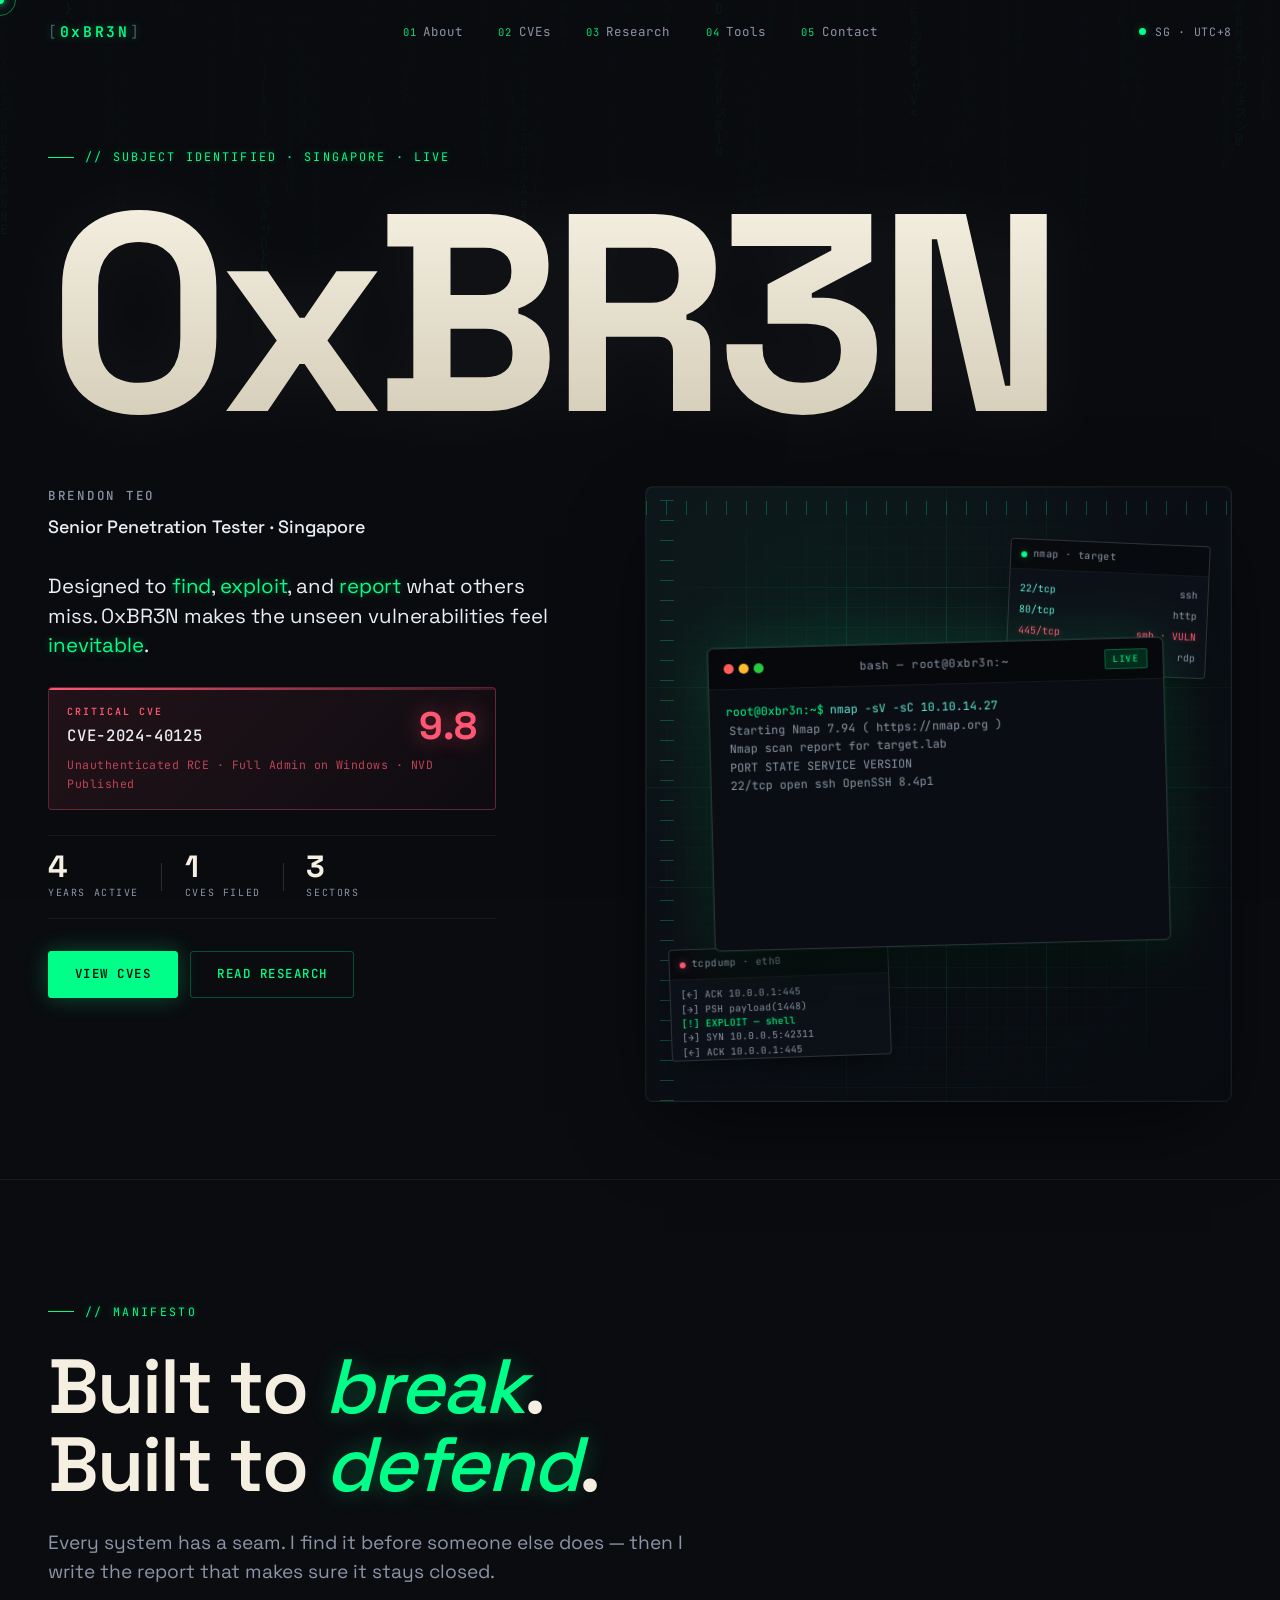
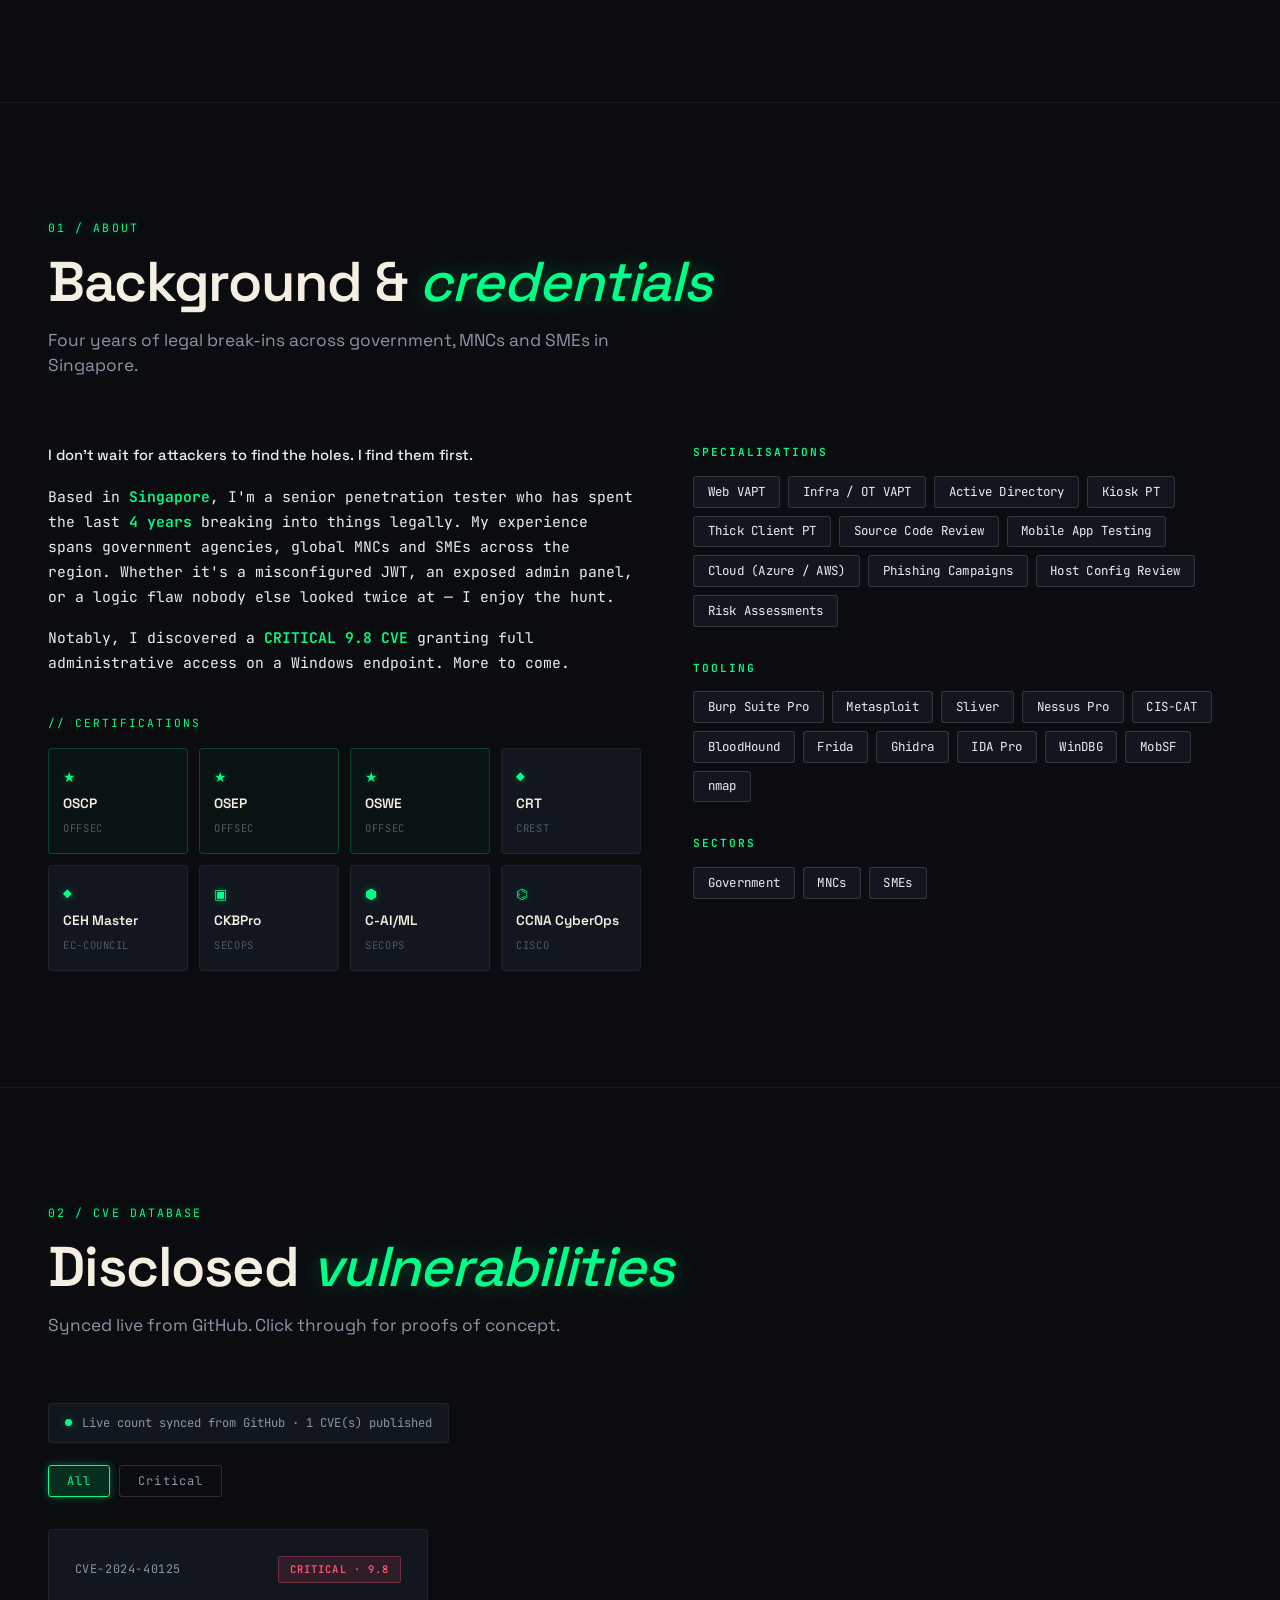
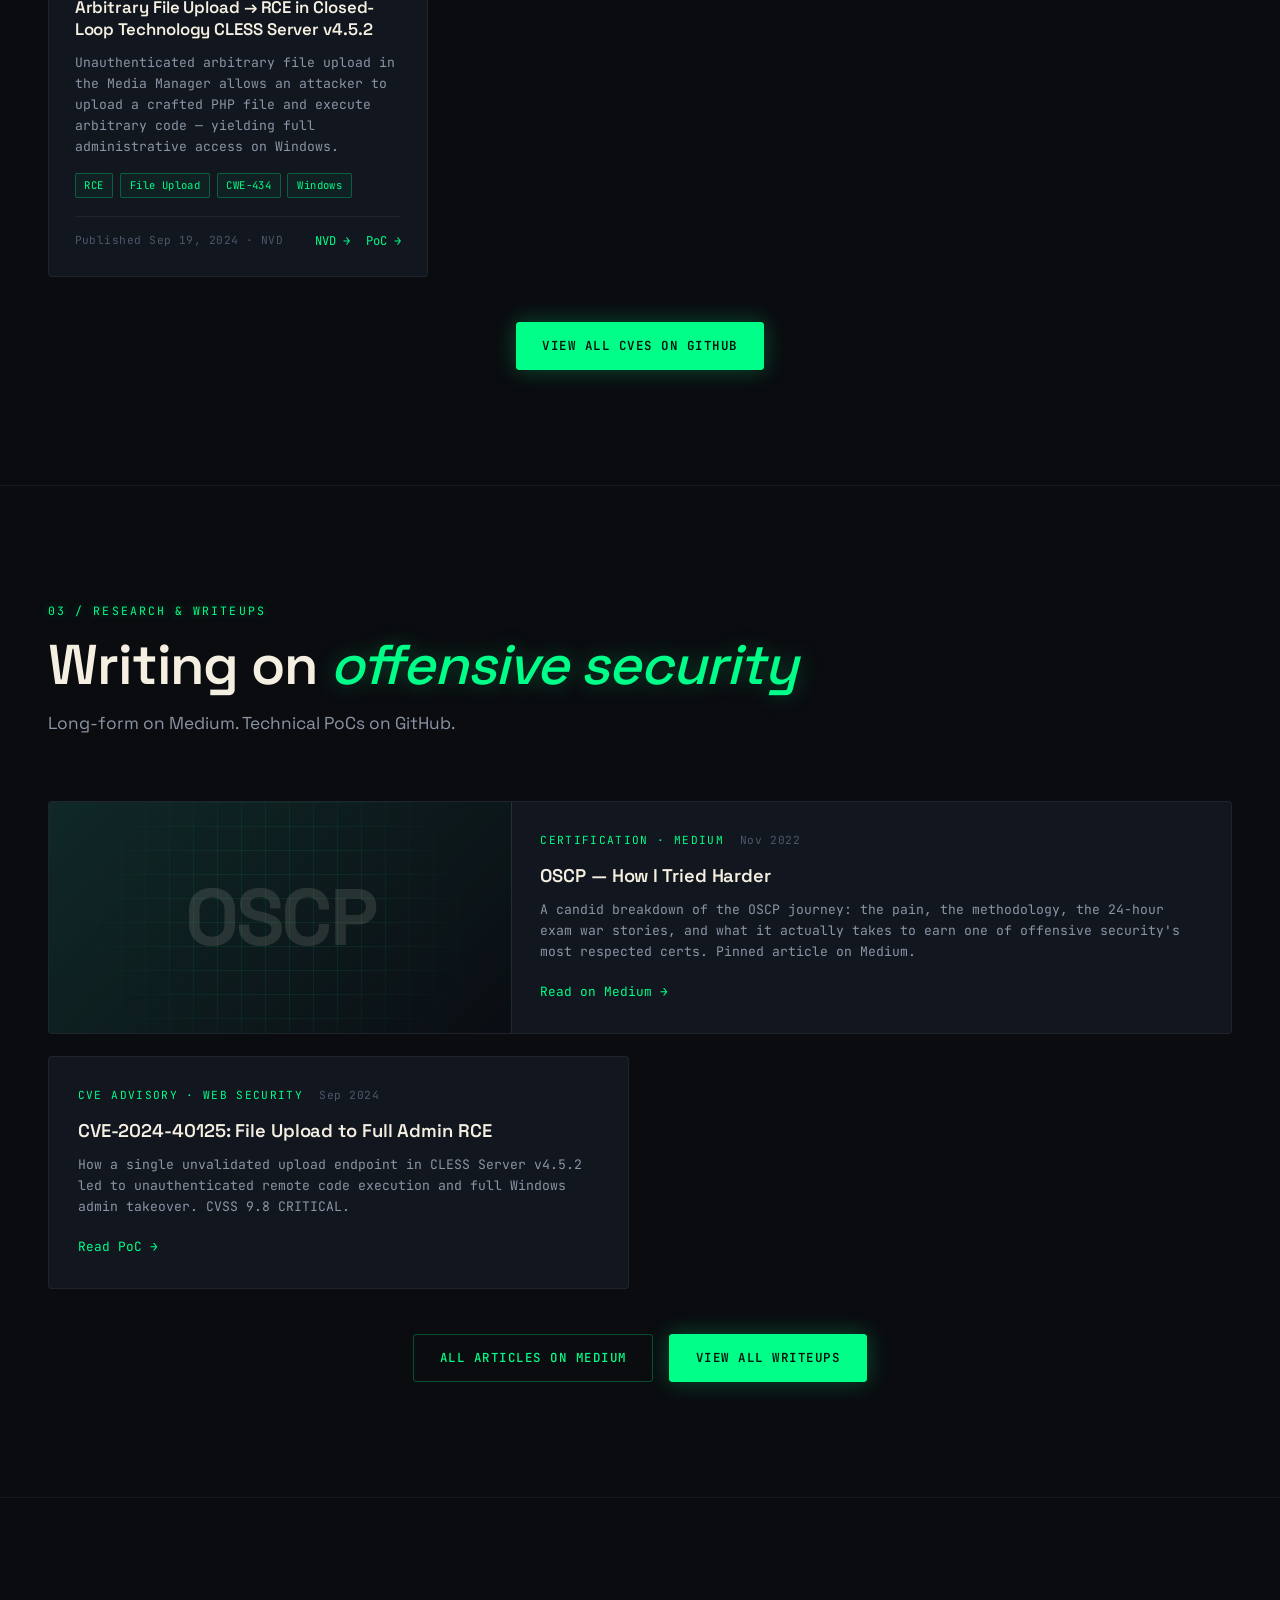
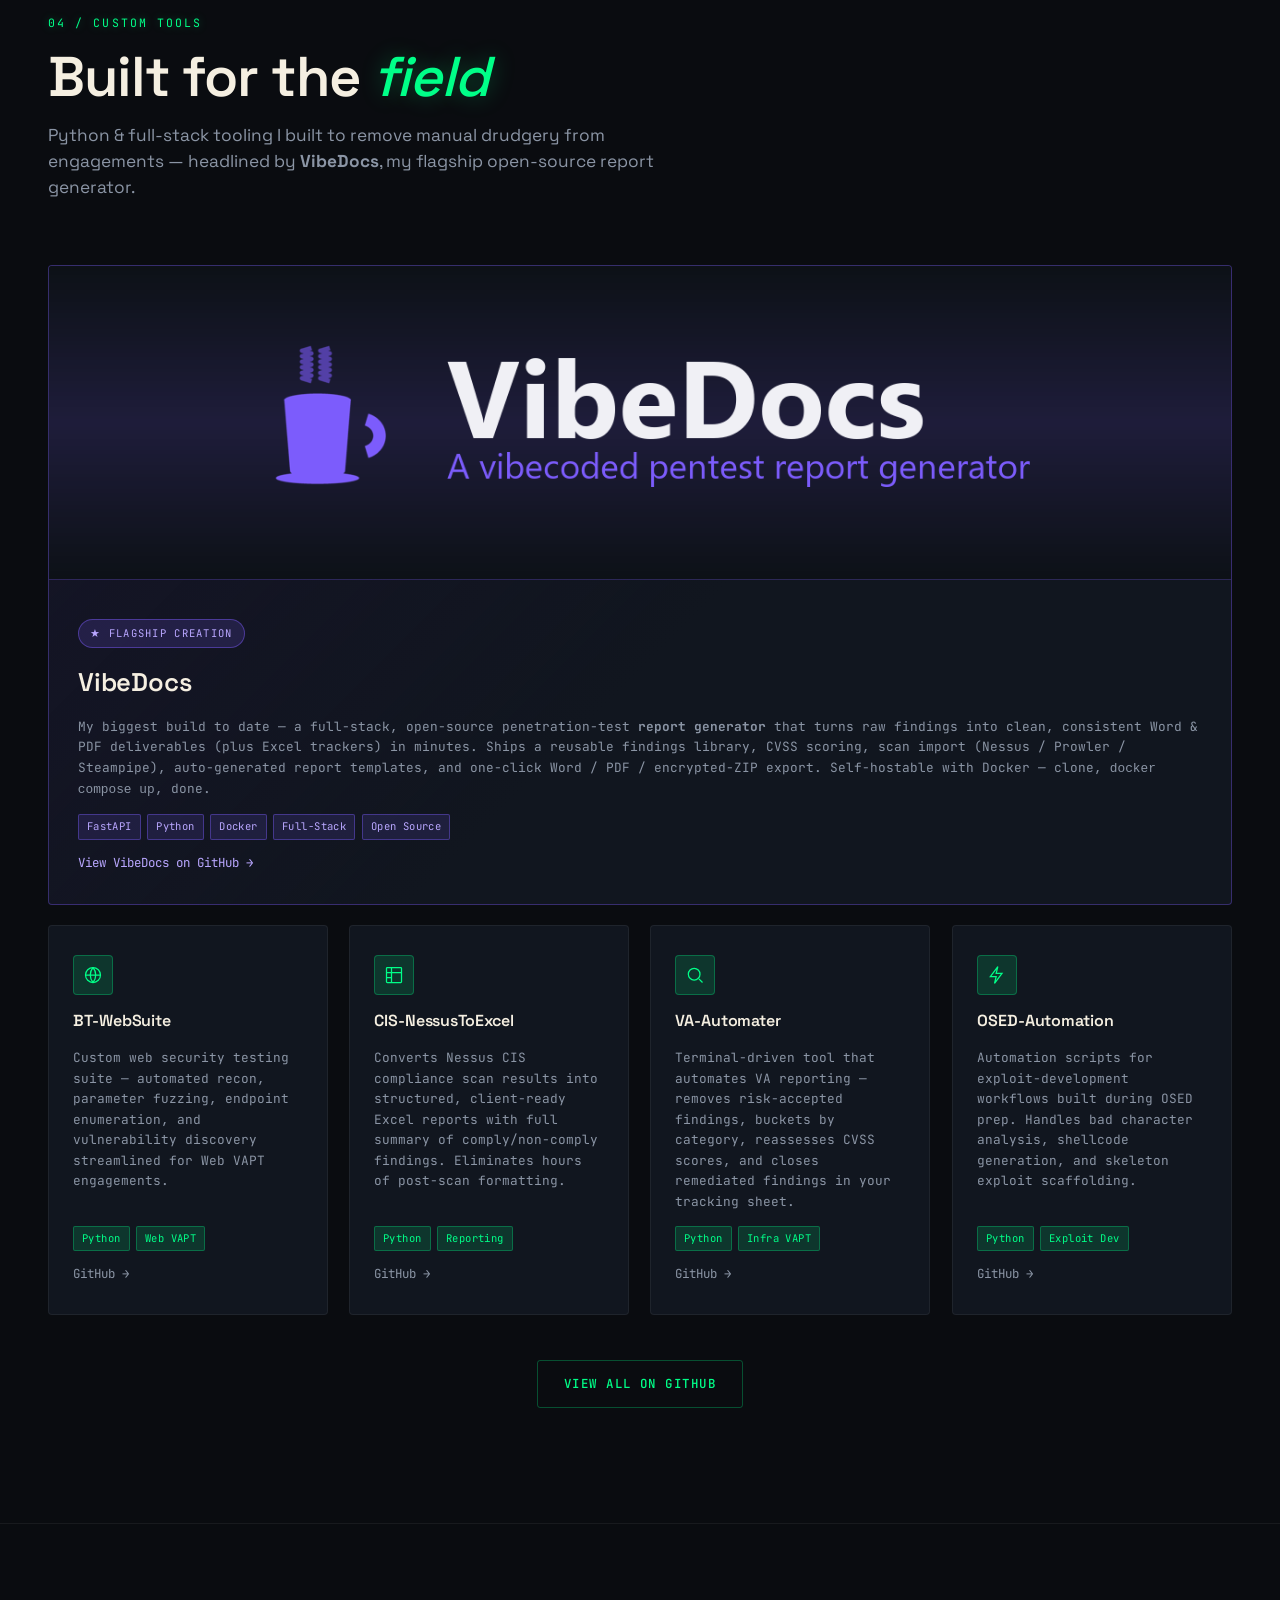
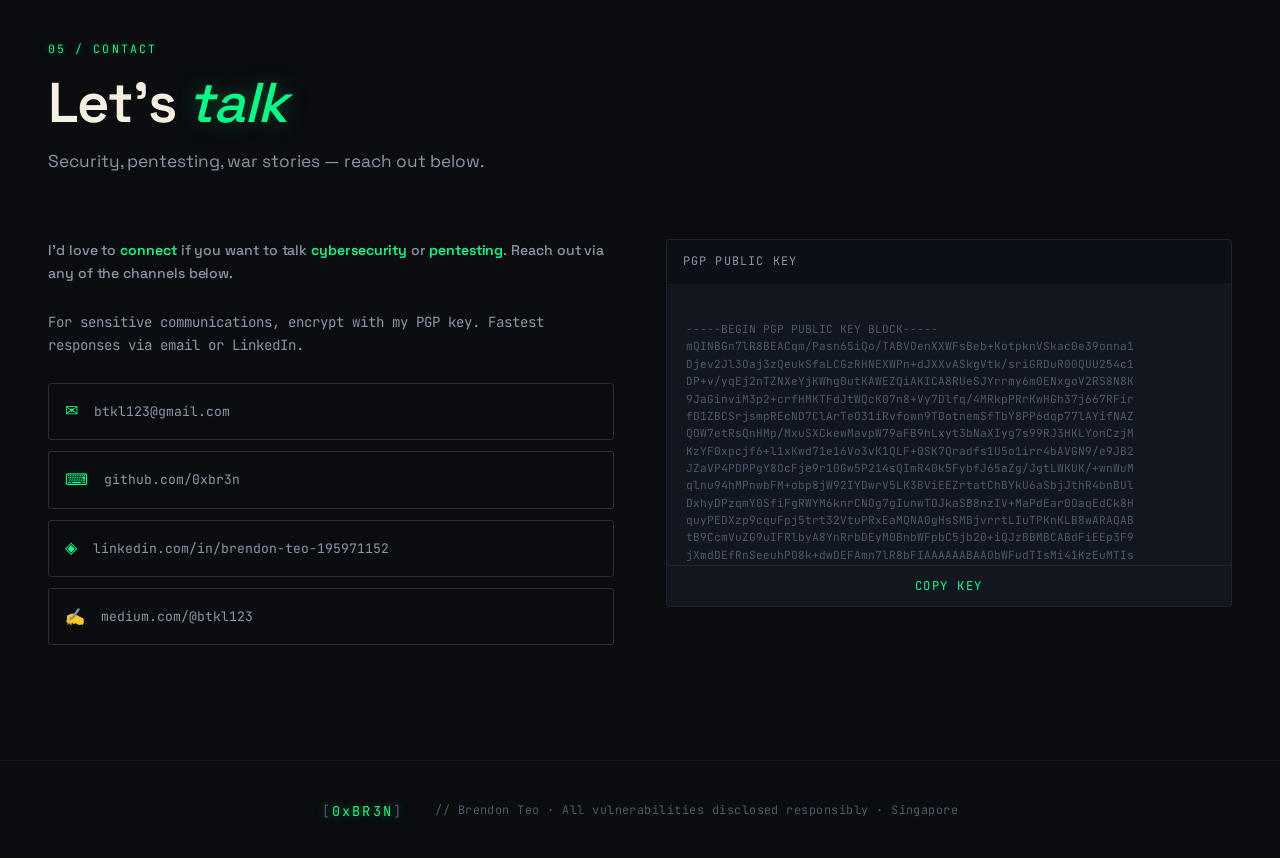
==== index.html @ f6bafa45 "Publish redesigned portfolio + add VibeDocs as flagship creation - Bring the current (redesigned) si" ====
<!DOCTYPE html>
<html lang="en">
<head>
  <meta charset="UTF-8" />
  <meta name="viewport" content="width=device-width, initial-scale=1.0" />
  <meta name="description" content="Brendon Teo (0xBR3N) — Senior Penetration Tester based in Singapore. CVE-2024-40125 author. OSCP, OSWE, OSEP." />
  <meta name="theme-color" content="#0a0c10" />
  <title>0xBR3N — Brendon Teo · Senior Penetration Tester</title>
  <link rel="icon" href="favicon.ico" />
  <link rel="stylesheet" href="css/style.css" />
  <link rel="preconnect" href="https://fonts.googleapis.com" />
  <link rel="preconnect" href="https://fonts.gstatic.com" crossorigin />
  <link href="https://fonts.googleapis.com/css2?family=Space+Grotesk:wght@400;500;600;700&family=JetBrains+Mono:wght@300;400;500;600&display=swap" rel="stylesheet" />
</head>
<body>

  <canvas id="matrix-canvas" aria-hidden="true"></canvas>
  <div class="grain" aria-hidden="true"></div>
  <div class="cursor" id="cursor" aria-hidden="true"></div>
  <div class="cursor-trail" id="cursor-trail" aria-hidden="true"></div>

  <!-- ═════════════ NAV ═════════════ -->
  <nav class="nav" id="nav">
    <a href="#home" class="nav-logo">
      <span class="bracket">[</span><span class="logo-text">0xBR3N</span><span class="bracket">]</span>
    </a>
    <ul class="nav-links">
      <li><a href="#about"    class="nav-link"><span class="num">01</span>About</a></li>
      <li><a href="#cves"     class="nav-link"><span class="num">02</span>CVEs</a></li>
      <li><a href="#research" class="nav-link"><span class="num">03</span>Research</a></li>
      <li><a href="#tools"    class="nav-link"><span class="num">04</span>Tools</a></li>
      <li><a href="#contact"  class="nav-link"><span class="num">05</span>Contact</a></li>
    </ul>
    <div class="nav-status">
      <span class="status-dot"></span>
      <span class="status-text">SG · UTC+8</span>
    </div>
    <button class="nav-hamburger" id="nav-hamburger" aria-label="menu" aria-expanded="false">
      <span></span><span></span><span></span>
    </button>
  </nav>

  <div class="mobile-nav" id="mobile-nav">
    <ul>
      <li><a href="#about"    class="nav-link" onclick="closeMobileNav()"><span class="num">01</span>About</a></li>
      <li><a href="#cves"     class="nav-link" onclick="closeMobileNav()"><span class="num">02</span>CVEs</a></li>
      <li><a href="#research" class="nav-link" onclick="closeMobileNav()"><span class="num">03</span>Research</a></li>
      <li><a href="#tools"    class="nav-link" onclick="closeMobileNav()"><span class="num">04</span>Tools</a></li>
      <li><a href="#contact"  class="nav-link" onclick="closeMobileNav()"><span class="num">05</span>Contact</a></li>
    </ul>
  </div>

  <!-- ═════════════ HERO — editorial split ═════════════ -->
  <section class="hero" id="home">

    <div class="hero-eyebrow">
      <span class="eyebrow-tick"></span>
      <span>// SUBJECT IDENTIFIED · SINGAPORE · LIVE</span>
    </div>

    <!-- Massive display name — Oryzo-style bleed -->
    <h1 class="hero-display" data-text="0xBR3N">
      <span class="display-line">0xBR3N</span>
    </h1>

    <div class="hero-row">

      <div class="hero-left">
        <div class="hero-identity">
          <div class="identity-name">BRENDON TEO</div>
          <div class="identity-role">Senior Penetration Tester · Singapore</div>
        </div>

        <p class="hero-lede">
          Designed to <em>find</em>, <em>exploit</em>, and <em>report</em> what others miss.
          0xBR3N makes the unseen vulnerabilities feel <em>inevitable</em>.
        </p>

        <!-- CVE Achievement badge -->
        <div class="cve-badge">
          <div class="cve-badge-inner">
            <div class="cve-badge-left">
              <span class="cve-badge-label">CRITICAL CVE</span>
              <span class="cve-badge-id">CVE-2024-40125</span>
            </div>
            <div class="cve-badge-score">9.8</div>
          </div>
          <div class="cve-badge-sub">Unauthenticated RCE · Full Admin on Windows · NVD Published</div>
        </div>

        <div class="hero-stats">
          <div class="stat">
            <span class="stat-num" id="yoe-counter">0</span>
            <span class="stat-label">Years Active</span>
          </div>
          <div class="stat-divider"></div>
          <div class="stat">
            <span class="stat-num" id="cve-counter">1</span>
            <span class="stat-label">CVEs Filed</span>
          </div>
          <div class="stat-divider"></div>
          <div class="stat">
            <span class="stat-num" data-target="3">0</span>
            <span class="stat-label">Sectors</span>
          </div>
        </div>

        <div class="hero-cta">
          <a href="#cves" class="btn btn-primary">View CVEs</a>
          <a href="blog.html" class="btn btn-ghost">Read Research</a>
        </div>
      </div>

      <!-- ── HACKER SCENE — replaces the Oryzo cork bowl ── -->
      <div class="hero-scene" aria-hidden="true">
        <div class="scene-grid"></div>
        <div class="scene-rulers">
          <div class="ruler ruler-top"></div>
          <div class="ruler ruler-left"></div>
        </div>

        <!-- Floating tool: nmap mini-card -->
        <div class="scene-tool scene-tool-nmap">
          <div class="tool-card-header">
            <span class="tool-card-dot"></span>
            <span>nmap · target</span>
          </div>
          <div class="tool-card-body">
            <div class="tool-row"><span class="tool-port">22/tcp</span><span class="tool-svc">ssh</span></div>
            <div class="tool-row"><span class="tool-port">80/tcp</span><span class="tool-svc">http</span></div>
            <div class="tool-row open"><span class="tool-port">445/tcp</span><span class="tool-svc">smb · VULN</span></div>
            <div class="tool-row"><span class="tool-port">3389/tcp</span><span class="tool-svc">rdp</span></div>
          </div>
        </div>

        <!-- Floating tool: packet stream -->
        <div class="scene-tool scene-tool-packets">
          <div class="tool-card-header">
            <span class="tool-card-dot dot-red"></span>
            <span>tcpdump · eth0</span>
          </div>
          <div class="tool-card-body packet-stream" id="packet-stream">
            <div class="packet">[→] SYN  10.0.0.5:42311</div>
            <div class="packet">[←] ACK  10.0.0.1:445</div>
            <div class="packet">[→] PSH  payload(1448)</div>
            <div class="packet hit">[!] EXPLOIT — shell</div>
          </div>
        </div>

        <!-- Main terminal — focal point -->
        <div class="terminal" id="terminal">
          <div class="terminal-header">
            <div class="terminal-dots">
              <span class="dot dot-r"></span>
              <span class="dot dot-y"></span>
              <span class="dot dot-g"></span>
            </div>
            <span class="terminal-title">bash — root@0xbr3n:~</span>
            <span class="terminal-tag">LIVE</span>
          </div>
          <div class="terminal-body" id="terminal-body" role="log" aria-live="off">
            <!-- Lines injected by JS -->
          </div>
        </div>

      </div>

    </div>
  </section>

  <!-- ═════════════ MANIFESTO — Oryzo editorial moment ═════════════ -->
  <section class="manifesto" aria-label="manifesto">
    <div class="manifesto-inner">
      <div class="eyebrow"><span class="eyebrow-tick"></span>// MANIFESTO</div>
      <h2 class="display-large">
        Built to <em>break</em>.<br>
        Built to <em>defend</em>.
      </h2>
      <p class="display-lede">
        Every system has a seam. I find it before someone else does &mdash;
        then I write the report that makes sure it stays closed.
      </p>
    </div>
  </section>

  <!-- ═════════════ ABOUT ═════════════ -->
  <section class="section" id="about">
    <header class="section-head">
      <span class="section-num">01 / About</span>
      <h2 class="section-title">Background &amp; <em>credentials</em></h2>
      <p class="section-lede">Four years of legal break-ins across government, MNCs and SMEs in Singapore.</p>
    </header>

    <div class="about-grid">

      <div class="about-text reveal">
        <p class="about-intro">I don't wait for attackers to find the holes. I find them first.</p>
        <p>Based in <strong>Singapore</strong>, I'm a senior penetration tester who has spent the last <strong><span id="about-yoe">4</span> years</strong> breaking into things legally. My experience spans government agencies, global MNCs and SMEs across the region. Whether it's a misconfigured JWT, an exposed admin panel, or a logic flaw nobody else looked twice at &mdash; I enjoy the hunt.</p>
        <p>Notably, I discovered a <strong>CRITICAL 9.8 CVE</strong> granting full administrative access on a Windows endpoint. More to come.</p>

        <div class="cert-section">
          <div class="cert-section-label">// Certifications</div>
          <div class="cert-grid">
            <div class="cert-card cert-top reveal">
              <span class="cert-icon">★</span>
              <span class="cert-name">OSCP</span>
              <span class="cert-issuer">OffSec</span>
            </div>
            <div class="cert-card cert-top reveal">
              <span class="cert-icon">★</span>
              <span class="cert-name">OSEP</span>
              <span class="cert-issuer">OffSec</span>
            </div>
            <div class="cert-card cert-top reveal">
              <span class="cert-icon">★</span>
              <span class="cert-name">OSWE</span>
              <span class="cert-issuer">OffSec</span>
            </div>
            <div class="cert-card reveal">
              <span class="cert-icon">◆</span>
              <span class="cert-name">CRT</span>
              <span class="cert-issuer">CREST</span>
            </div>
            <div class="cert-card reveal">
              <span class="cert-icon">◆</span>
              <span class="cert-name">CEH Master</span>
              <span class="cert-issuer">EC-Council</span>
            </div>
            <div class="cert-card reveal">
              <span class="cert-icon">▣</span>
              <span class="cert-name">CKBPro</span>
              <span class="cert-issuer">SecOps</span>
            </div>
            <div class="cert-card reveal">
              <span class="cert-icon">⬢</span>
              <span class="cert-name">C-AI/ML</span>
              <span class="cert-issuer">SecOps</span>
            </div>
            <div class="cert-card reveal">
              <span class="cert-icon">⌬</span>
              <span class="cert-name">CCNA CyberOps</span>
              <span class="cert-issuer">Cisco</span>
            </div>
          </div>
        </div>
      </div>

      <div class="about-skills reveal">
        <div class="skill-category">
          <h4>Specialisations</h4>
          <div class="skill-list">
            <span class="skill-tag">Web VAPT</span>
            <span class="skill-tag">Infra / OT VAPT</span>
            <span class="skill-tag">Active Directory</span>
            <span class="skill-tag">Kiosk PT</span>
            <span class="skill-tag">Thick Client PT</span>
            <span class="skill-tag">Source Code Review</span>
            <span class="skill-tag">Mobile App Testing</span>
            <span class="skill-tag">Cloud (Azure / AWS)</span>
            <span class="skill-tag">Phishing Campaigns</span>
            <span class="skill-tag">Host Config Review</span>
            <span class="skill-tag">Risk Assessments</span>
          </div>
        </div>
        <div class="skill-category">
          <h4>Tooling</h4>
          <div class="skill-list">
            <span class="skill-tag">Burp Suite Pro</span>
            <span class="skill-tag">Metasploit</span>
            <span class="skill-tag">Sliver</span>
            <span class="skill-tag">Nessus Pro</span>
            <span class="skill-tag">CIS-CAT</span>
            <span class="skill-tag">BloodHound</span>
            <span class="skill-tag">Frida</span>
            <span class="skill-tag">Ghidra</span>
            <span class="skill-tag">IDA Pro</span>
            <span class="skill-tag">WinDBG</span>
            <span class="skill-tag">MobSF</span>
            <span class="skill-tag">nmap</span>
          </div>
        </div>
        <div class="skill-category">
          <h4>Sectors</h4>
          <div class="skill-list">
            <span class="skill-tag">Government</span>
            <span class="skill-tag">MNCs</span>
            <span class="skill-tag">SMEs</span>
          </div>
        </div>
      </div>
    </div>
  </section>

  <!-- ═════════════ CVEs ═════════════ -->
  <section class="section" id="cves">
    <header class="section-head">
      <span class="section-num">02 / CVE Database</span>
      <h2 class="section-title">Disclosed <em>vulnerabilities</em></h2>
      <p class="section-lede">Synced live from GitHub. Click through for proofs of concept.</p>
    </header>

    <div class="cve-live-badge">
      <span class="status-dot"></span>
      <span>Live count synced from GitHub · <span id="cve-live-count">1</span> CVE(s) published</span>
    </div>

    <div class="cve-filter">
      <button class="filter-btn active" data-filter="all">All</button>
      <button class="filter-btn" data-filter="critical">Critical</button>
    </div>

    <div class="cve-grid" id="cve-grid">
      <article class="cve-card reveal" data-severity="critical">
        <div class="cve-top">
          <span class="cve-id">CVE-2024-40125</span>
          <span class="severity critical">CRITICAL · 9.8</span>
        </div>
        <h3 class="cve-title">Arbitrary File Upload → RCE in Closed-Loop Technology CLESS Server v4.5.2</h3>
        <p class="cve-desc">Unauthenticated arbitrary file upload in the Media Manager allows an attacker to upload a crafted PHP file and execute arbitrary code &mdash; yielding full administrative access on Windows.</p>
        <div class="cve-meta">
          <span class="cve-tag">RCE</span>
          <span class="cve-tag">File Upload</span>
          <span class="cve-tag">CWE-434</span>
          <span class="cve-tag">Windows</span>
        </div>
        <div class="cve-footer">
          <span class="cve-date">Published Sep 19, 2024 · NVD</span>
          <div class="cve-links-row">
            <a href="https://nvd.nist.gov/vuln/detail/CVE-2024-40125" target="_blank" rel="noopener noreferrer" class="cve-link">NVD →</a>
            <a href="https://github.com/0xbr3n/My-CVEs/tree/main/CVE-2024-40125" target="_blank" rel="noopener noreferrer" class="cve-link">PoC →</a>
          </div>
        </div>
      </article>
    </div>

    <div class="section-cta">
      <a href="https://github.com/0xbr3n/My-CVEs" target="_blank" rel="noopener noreferrer" class="btn btn-primary">View All CVEs on GitHub</a>
    </div>
  </section>

  <!-- ═════════════ RESEARCH ═════════════ -->
  <section class="section" id="research">
    <header class="section-head">
      <span class="section-num">03 / Research &amp; Writeups</span>
      <h2 class="section-title">Writing on <em>offensive security</em></h2>
      <p class="section-lede">Long-form on Medium. Technical PoCs on GitHub.</p>
    </header>

    <div class="research-grid">
      <article class="post-card post-featured reveal">
        <div class="post-img-placeholder">
          <div class="post-glitch" data-text="OSCP">OSCP</div>
        </div>
        <div class="post-content">
          <div class="post-meta">
            <span class="post-cat">Certification · Medium</span>
            <span class="post-date">Nov 2022</span>
          </div>
          <h3 class="post-title">OSCP &mdash; How I Tried Harder</h3>
          <p class="post-excerpt">A candid breakdown of the OSCP journey: the pain, the methodology, the 24-hour exam war stories, and what it actually takes to earn one of offensive security's most respected certs. Pinned article on Medium.</p>
          <a href="https://medium.com/@btkl123/oscp-how-i-tried-harder-d6840a6efec2" target="_blank" rel="noopener noreferrer" class="post-read">Read on Medium →</a>
        </div>
      </article>

      <article class="post-card reveal">
        <div class="post-content">
          <div class="post-meta">
            <span class="post-cat">CVE Advisory · Web Security</span>
            <span class="post-date">Sep 2024</span>
          </div>
          <h3 class="post-title">CVE-2024-40125: File Upload to Full Admin RCE</h3>
          <p class="post-excerpt">How a single unvalidated upload endpoint in CLESS Server v4.5.2 led to unauthenticated remote code execution and full Windows admin takeover. CVSS 9.8 CRITICAL.</p>
          <a href="https://github.com/0xbr3n/My-CVEs/tree/main/CVE-2024-40125" target="_blank" rel="noopener noreferrer" class="post-read">Read PoC →</a>
        </div>
      </article>
    </div>

    <div class="section-cta section-cta-row">
      <a href="https://medium.com/@btkl123" target="_blank" rel="noopener noreferrer" class="btn btn-ghost">All Articles on Medium</a>
      <a href="blog.html" class="btn btn-primary">View All Writeups</a>
    </div>
  </section>

  <!-- ═════════════ TOOLS ═════════════ -->
  <section class="section" id="tools">
    <header class="section-head">
      <span class="section-num">04 / Custom Tools</span>
      <h2 class="section-title">Built for the <em>field</em></h2>
      <p class="section-lede">Python &amp; full-stack tooling I built to remove manual drudgery from engagements &mdash; headlined by <strong>VibeDocs</strong>, my flagship open-source report generator.</p>
    </header>

    <div class="tools-grid">
      <article class="tool-card featured reveal">
        <img class="featured-banner" src="img/vibedocs-banner.png" alt="VibeDocs — a vibecoded pentest report generator" loading="lazy" />
        <div class="featured-body">
          <span class="flagship-badge">★ Flagship Creation</span>
          <h3 class="tool-name">VibeDocs</h3>
          <p class="tool-desc">My biggest build to date &mdash; a full-stack, open-source penetration-test <strong>report generator</strong> that turns raw findings into clean, consistent Word &amp; PDF deliverables (plus Excel trackers) in minutes. Ships a reusable findings library, CVSS scoring, scan import (Nessus / Prowler / Steampipe), auto-generated report templates, and one-click Word / PDF / encrypted-ZIP export. Self-hostable with Docker &mdash; clone, <code>docker compose up</code>, done.</p>
          <div class="tool-tags">
            <span class="tool-tag purple">FastAPI</span>
            <span class="tool-tag purple">Python</span>
            <span class="tool-tag purple">Docker</span>
            <span class="tool-tag purple">Full-Stack</span>
            <span class="tool-tag purple">Open Source</span>
          </div>
          <a href="https://github.com/0xbr3n/VibeDocs" target="_blank" rel="noopener noreferrer" class="tool-link purple">View VibeDocs on GitHub →</a>
        </div>
      </article>

      <article class="tool-card reveal">
        <div class="tool-icon-wrap">
          <svg viewBox="0 0 24 24" fill="none" stroke="currentColor" stroke-width="1.5"><circle cx="12" cy="12" r="9"/><path d="M3 12h18M12 3a14 14 0 0 1 0 18M12 3a14 14 0 0 0 0 18"/></svg>
        </div>
        <h3 class="tool-name">BT-WebSuite</h3>
        <p class="tool-desc">Custom web security testing suite &mdash; automated recon, parameter fuzzing, endpoint enumeration, and vulnerability discovery streamlined for Web VAPT engagements.</p>
        <div class="tool-tags"><span class="tool-tag">Python</span><span class="tool-tag">Web VAPT</span></div>
        <a href="https://github.com/0xbr3n/VAPT-Tools/tree/main/BT-WebSuite" target="_blank" rel="noopener noreferrer" class="tool-link">GitHub →</a>
      </article>

      <article class="tool-card reveal">
        <div class="tool-icon-wrap">
          <svg viewBox="0 0 24 24" fill="none" stroke="currentColor" stroke-width="1.5"><rect x="3" y="3" width="18" height="18" rx="1"/><path d="M3 9h18M9 3v18M3 15h6"/></svg>
        </div>
        <h3 class="tool-name">CIS-NessusToExcel</h3>
        <p class="tool-desc">Converts Nessus CIS compliance scan results into structured, client-ready Excel reports with full summary of comply/non-comply findings. Eliminates hours of post-scan formatting.</p>
        <div class="tool-tags"><span class="tool-tag">Python</span><span class="tool-tag">Reporting</span></div>
        <a href="https://github.com/0xbr3n/VAPT-Tools/tree/main/CIS-NessusToExcel" target="_blank" rel="noopener noreferrer" class="tool-link">GitHub →</a>
      </article>

      <article class="tool-card reveal">
        <div class="tool-icon-wrap">
          <svg viewBox="0 0 24 24" fill="none" stroke="currentColor" stroke-width="1.5"><circle cx="11" cy="11" r="7"/><path d="m21 21-4.3-4.3"/></svg>
        </div>
        <h3 class="tool-name">VA-Automater</h3>
        <p class="tool-desc">Terminal-driven tool that automates VA reporting &mdash; removes risk-accepted findings, buckets by category, reassesses CVSS scores, and closes remediated findings in your tracking sheet.</p>
        <div class="tool-tags"><span class="tool-tag">Python</span><span class="tool-tag">Infra VAPT</span></div>
        <a href="https://github.com/0xbr3n/VAPT-Tools/tree/main/Infra-VA" target="_blank" rel="noopener noreferrer" class="tool-link">GitHub →</a>
      </article>

      <article class="tool-card reveal">
        <div class="tool-icon-wrap">
          <svg viewBox="0 0 24 24" fill="none" stroke="currentColor" stroke-width="1.5"><path d="M13 2 4 14h7l-2 8 9-12h-7l2-8z"/></svg>
        </div>
        <h3 class="tool-name">OSED-Automation</h3>
        <p class="tool-desc">Automation scripts for exploit-development workflows built during OSED prep. Handles bad character analysis, shellcode generation, and skeleton exploit scaffolding.</p>
        <div class="tool-tags"><span class="tool-tag">Python</span><span class="tool-tag">Exploit Dev</span></div>
        <a href="https://github.com/0xbr3n/VAPT-Tools/tree/main/OSED-Automation" target="_blank" rel="noopener noreferrer" class="tool-link">GitHub →</a>
      </article>
    </div>

    <div class="section-cta">
      <a href="https://github.com/0xbr3n/VAPT-Tools" target="_blank" rel="noopener noreferrer" class="btn btn-ghost">View All on GitHub</a>
    </div>
  </section>

  <!-- ═════════════ CONTACT ═════════════ -->
  <section class="section" id="contact">
    <header class="section-head">
      <span class="section-num">05 / Contact</span>
      <h2 class="section-title">Let's <em>talk</em></h2>
      <p class="section-lede">Security, pentesting, war stories &mdash; reach out below.</p>
    </header>

    <div class="contact-content reveal">
      <div class="contact-text">
        <p class="contact-intro">I'd love to <strong>connect</strong> if you want to talk <strong>cybersecurity</strong> or <strong>pentesting</strong>. Reach out via any of the channels below.</p>
        <p>For sensitive communications, encrypt with my PGP key. Fastest responses via email or LinkedIn.</p>
        <div class="contact-links">
          <a href="mailto:btkl123@gmail.com" class="contact-item">
            <span class="contact-icon">✉</span><span>btkl123@gmail.com</span>
          </a>
          <a href="https://github.com/0xbr3n" target="_blank" rel="noopener noreferrer" class="contact-item">
            <span class="contact-icon">⌨</span><span>github.com/0xbr3n</span>
          </a>
          <a href="https://www.linkedin.com/in/brendon-teo-195971152/" target="_blank" rel="noopener noreferrer" class="contact-item">
            <span class="contact-icon">◈</span><span>linkedin.com/in/brendon-teo-195971152</span>
          </a>
          <a href="https://medium.com/@btkl123" target="_blank" rel="noopener noreferrer" class="contact-item">
            <span class="contact-icon">✍</span><span>medium.com/@btkl123</span>
          </a>
        </div>
      </div>
      <div class="pgp-box">
        <div class="pgp-header">PGP Public Key</div>
        <div class="pgp-content">
-----BEGIN PGP PUBLIC KEY BLOCK-----
mQINBGn7lR8BEACqm/Pasn65iQo/TABVOenXXWFsBeb+KotpknVSkac0e39onna1
Djev2Jl3Oaj3zQeukSfaLCGzRHNEXWPn+dJXXvASkgVtk/sriGRDuR00QUU254c1
DP+v/yqEj2nTZNXeYjKWhg0utKAWEZQiAKICA8RUeSJYrrmy6m0ENxgoV2RS8N8K
9JaGinviM3p2+crfHMKTFdJtWQcK07n8+Vy7Dlfq/4MRkpPRrKwHGh37j667RFir
fD1ZBCSrjsmpREcND7ClArTeO31iRvfown9T0otnemSfTbY8PP6dqp77lAYifNAZ
QOW7etRsQnHMp/MxuSXCkewMavpW79aFB9hLxyt3bNaXIyg7s99RJ3HKLYonCzjM
KzYF0xpcjf6+l1xKwd71e16Vo3vK1QLF+0SK7Qradfs1U5o1irr4bAVGN9/e9JB2
JZaVP4PDPPgY8OcFje9r10Gw5P214sQImR40k5FybfJ65aZg/JgtLWKUK/+wnWuM
qlnu94hMPnwbFM+obp8jW92IYDwrV5LK3BViEEZrtatChBYkU6aSbjJthR4bnBUl
DxhyDPzqmY0SfiFgRWYM6knrCNOg7gIunwTOJkaSB8nzIV+MaPdEar0OaqEdCk8H
quyPEDXzp9cquFpj5trt32VtuPRxEaMQNA0gHsSMBjvrrtLIuTPKnKLB8wARAQAB
tB9CcmVuZG9uIFRlbyA8YnRrbDEyM0BnbWFpbC5jb20+iQJzBBMBCABdFiEEp3F9
jXmdDEfRnSeeuhPO8k+dwDEFAmn7lR8bFIAAAAAABAAObWFudTIsMi41KzEuMTIs
MiwxAhsDBQkDwmcABQsJCAcCAiICBhUKCQgLAgQWAgMBAh4HAheAAAoJELoTzvJP
ncAxxLUP/A9RCOMg4ibx8kwAR6rbC0EsfsuBc1A/x5M9RhlceKGN52bf8W6f5UNA
l/jW1Xen7kxRogAmU3/b1Grpv50GO8iw6uwEFGGBVqMwm0nAZLKcWP7iCoANGHyO
xVnY5YoPORKG71kik2BBwxZsFJC3gZm6YVd/blbjgCpA2PAWyAgDwzhQVjbf9wZ9
5tGEXIU0Cr3CRdz//Cgf1s3qVgH95vq4qL+YZ826Srj9QYeoNozykOUwogYw6YDu
uLcSrBEEjVvTnohKh1C6WxS3JIoQMMUkB6AxmIV0KkZ6exnTZxR+70hHep7OsvwP
pD1nvhJnatGK8YPbRp/mzrHuFsrC9R+NoR+5W17GdPw8jblljaAge9f1PLVvOkiO
U5atjddTg0EftD/In9/uVvHUC3wISMs1lYA5ApPAgrIfS5qPno4f4/ZaPOUosQ1E
sN+/khgThcXfj23pFj7gGnK2GS82f7LD+z7EGyfUG1W0tDHiQ/jevy9EZ7sziswT
8AMm7GWDjeb79LyDsPwkz/qAMZE+uvcu0vtritIAZaySULSdB811lJhhpBcS8hP8
Q+WB/9moCOTxPy9knXycnDh4iSc20B9LGUCY8QN7n2V2tSqYvSDl/17lhnNyRtJu
1dfISq2tNlr9X7FGuI58ZMv9j0cnhwK0leMBsiKlrnKqOYm2AkokuQINBGn7lR8B
EAC1MSAnxTjcEO9ZNmQ2lS9oWSIZEKMJaCEWvPLv0Z9Pw7oq0uxbPa5+rtAUXtKB
C+PaJBPnjaPw0v+CrH/ferWgYVbW7BHA6M8SxUebK541ogkJBntqf/U4ziK4zTuo
1IGu3MCZ6MWHkj8Frp5vQ6eOXI9pu1+R2uSfRtTz4RlaOBfXRPLHB8VP0DqqAERG
lzEBekwmkizN8ZcSgM5VZO2RgbG6N6OE0zsMj7CcaOyKO0yLww1SyOz5uohN20AV
/6yd5UOxtXMSrAADS2gmciMk4Df91g+hhdJpTr1KG/V7m3SAdtOoWYnPLAzcJ6jb
5z6QBt+QT+jbr0mK1AU+iAVRqD1kIJJoiMLx2Xx9fG1Mi1rTpC8T492J8/eMMIrs
tzHyA5xKQHFShRVsjJdbomVZesF2tvRLSVTIJRhFGZAQra88fuWyZETRnmixhphn
GHmbHKqo3EvIShMvKAvdXrkXzmNT5SjTbpfs8EWphiWYpHod4WTKb0QzB0d6xGeX
65nTw3P0NPjPy5i3m3wSY8hKtKgMV992ZOoWQoThUdZsVTSiIPlu8s3Dbb6do9YZ
+vGIS/9Omr7qg7vN25ezDEUECPzRNOm+MrZo11L05XUWzawRAN8CP9Ev1sppJ8Yk
wRP5BKNGNb6LU0NqOoHQrE5w65zQp6dSwXerem9PuaPSeQARAQABiQJYBBgBCABC
FiEEp3F9jXmdDEfRnSeeuhPO8k+dwDEFAmn7lR8bFIAAAAAABAAObWFudTIsMi41
KzEuMTIsMiwxAhsMBQkDwmcAAAoJELoTzvJPncAxsVUP/1gzzEnT7Sp/hk5Zxa6y
xQlreWxks4QYYV+8+t9p8mBR7UTVQ6DzyNtAO8+aIfTR+1wrbhONKP2IN0Mu+8iW
SNhozdnW8lI1EB3YpM+VN8mV5w6rb4r3WIXnBie2MrP9zJhITIljG9iaBXODRX0L
xgeyiRmi8NihsaNc5mIkeMb5FMj7ucP0hGa8P1Eb3qw0V/Mj6kEXGE5ajOhL4vma
kmaPfa4b6Wr24MvMBHc8BS7x//Vuezjx9jA00e9yKmPBwZ22RKp41bsJbcquLFjP
Zp627e9BPKKjUhMjGw9wSpYnIzA/BJMHK8UE9o7HKJ76pYS9F1sU1G61JdyC2GpW
6854Ba3YRlzZTar/0KxtuPDKbQZD3yVyI0cI9K+L1vgP2Ozwv/n6JG74zDa8ycfS
K9MWACrbhfCga5ujCBu/pJi/2dYnR6zTDfmCQJ7rXOs0h198hsrXlZS4GGyeWEbW
/rMLcg6gqBA26tc90YJI7ieZP1HwosEBh1C5dwHAl2lryurGn9NcXoDopxn86l0U
hmQ3iqhvJcvwWdtMgt7WvzqN1102LA70dTfy54LbwuYfMYKkuwiUxbDB4FBIf2zf
RFAuIYrc5mNgNLq0mjWPOh4lIlq/g1hsUwjHgUUh1CoyTFTXzsfSVkb09TZhCqRG
sq4YiZ2PEcSXhULXWFDM23ls
=PQIu
-----END PGP PUBLIC KEY BLOCK-----
        </div>
        <button class="pgp-copy" onclick="copyPGP()">Copy Key</button>
      </div>
    </div>
  </section>

  <footer class="footer">
    <div class="footer-content">
      <span class="footer-logo"><span class="bracket">[</span>0xBR3N<span class="bracket">]</span></span>
      <span class="footer-copy">// Brendon Teo · All vulnerabilities disclosed responsibly · Singapore</span>
    </div>
  </footer>

  <script src="js/main.js"></script>
</body>
</html>
---- css/style.css ----
/* ═══════════════════════════════════════════════════════════════
   0xBR3N — style.css  (v3 — Oryzo-inspired editorial × hacker)
   ═══════════════════════════════════════════════════════════════ */

:root {
  /* Hacker workbench palette — dark surface, cream display accent (Oryzo move) */
  --bg:            #0a0c10;
  --bg-elev:       #0f131a;
  --bg-card:       #11161f;
  --bg-card-hi:   #161c27;

  --cream:         #f5efe1;     /* Oryzo-style ivory for the massive display type */
  --cream-dim:     #d4cdb8;
  --text:          #e8eef2;
  --text-dim:      #8b95a5;
  --text-muted:    #4d5868;
  --text-faint:    #2a3140;

  --green:         #00ff88;
  --green-dim:     #00cc6a;
  --green-soft:    rgba(0, 255, 136, 0.14);
  --green-line:    rgba(0, 255, 136, 0.22);

  --cyan:          #5eead4;
  --red:           #ff5773;
  --orange:        #ffb86c;
  --yellow:        #ffdd59;

  --border:        rgba(255, 255, 255, 0.06);
  --border-hi:     rgba(255, 255, 255, 0.14);
  --border-green:  rgba(0, 255, 136, 0.28);

  --font-display:  'Space Grotesk', 'Inter', system-ui, sans-serif;
  --font-mono:     'JetBrains Mono', 'IBM Plex Mono', 'Share Tech Mono', monospace;

  --glow-sm:       0 0 8px  rgba(0, 255, 136, 0.35);
  --glow-md:       0 0 22px rgba(0, 255, 136, 0.28);
  --glow-lg:       0 0 60px rgba(0, 255, 136, 0.16);

  --max-w:         1320px;
  --gutter:        clamp(1.25rem, 4vw, 3rem);
  --section-y:     clamp(4rem, 9vw, 7.5rem);

  --ease:          cubic-bezier(0.22, 0.61, 0.36, 1);

  /* Legacy aliases — used by blog.css */
  --black:         #050508;
  --green-glow:    var(--green-soft);
  --border-bright: var(--border-green);
}

/* Legacy support for blog.html elements */
.scanlines { display: none; }
.tag-line {
  display: inline-block;
  font-family: var(--font-mono);
  font-size: 0.78rem;
  letter-spacing: 0.14em;
  color: var(--green);
  text-shadow: var(--glow-sm);
  text-transform: uppercase;
}

*, *::before, *::after { box-sizing: border-box; margin: 0; padding: 0; }

html {
  scroll-behavior: smooth;
  -webkit-text-size-adjust: 100%;
  text-rendering: optimizeLegibility;
}

body {
  background: var(--bg);
  color: var(--text);
  font-family: var(--font-mono);
  font-size: 15px;
  line-height: 1.65;
  overflow-x: hidden;
  cursor: none;
  -webkit-font-smoothing: antialiased;
  -moz-osx-font-smoothing: grayscale;
}
@media (max-width: 900px) { body { cursor: auto; font-size: 14.5px; } }

::selection { background: var(--green); color: var(--bg); }

a { color: inherit; text-decoration: none; }

/* ── Custom Cursor (desktop only) ── */
.cursor, .cursor-trail { pointer-events: none; will-change: transform; }
.cursor {
  position: fixed; width: 8px; height: 8px;
  background: var(--green); border-radius: 50%;
  z-index: 9999; transform: translate3d(-50%, -50%, 0);
  box-shadow: 0 0 10px var(--green), 0 0 20px rgba(0,255,136,0.4);
  mix-blend-mode: screen;
  top: 0; left: 0;
}
.cursor-trail {
  position: fixed; width: 32px; height: 32px;
  border: 1px solid rgba(0,255,136,0.45); border-radius: 50%;
  z-index: 9998; transform: translate3d(-50%, -50%, 0);
  transition: transform 0.22s var(--ease), border-color 0.22s var(--ease);
  mix-blend-mode: screen;
  top: 0; left: 0;
}
@media (max-width: 900px), (pointer: coarse) { .cursor, .cursor-trail { display: none; } }

/* ── Matrix Canvas (subtle BG) ── */
#matrix-canvas {
  position: fixed; inset: 0;
  width: 100%; height: 100%;
  z-index: 0; opacity: 0.05; pointer-events: none;
}
@media (max-width: 900px) { #matrix-canvas { opacity: 0.03; } }

/* ── Grain overlay (Oryzo-style texture) ── */
.grain {
  position: fixed; inset: 0; pointer-events: none; z-index: 1;
  background-image: url("data:image/svg+xml;utf8,<svg viewBox='0 0 200 200' xmlns='http://www.w3.org/2000/svg'><filter id='n'><feTurbulence type='fractalNoise' baseFrequency='0.9' numOctaves='2' seed='3'/><feColorMatrix values='0 0 0 0 0 0 0 0 0 0 0 0 0 0 0 0 0 0 0.5 0'/></filter><rect width='200' height='200' filter='url(%23n)'/></svg>");
  opacity: 0.18; mix-blend-mode: overlay;
}

/* ═════════════════════════════════════════════════
   NAV
   ═════════════════════════════════════════════════ */
.nav {
  position: fixed; top: 0; left: 0; right: 0;
  display: flex; align-items: center; justify-content: space-between;
  padding: 1.1rem var(--gutter); z-index: 100;
  transition: background 0.4s var(--ease), border-color 0.4s var(--ease), backdrop-filter 0.4s var(--ease);
  border-bottom: 1px solid transparent;
}
.nav.scrolled {
  background: rgba(10, 12, 16, 0.78);
  backdrop-filter: saturate(160%) blur(14px);
  -webkit-backdrop-filter: saturate(160%) blur(14px);
  border-bottom-color: var(--border);
}
.nav-logo {
  font-family: var(--font-mono); font-size: 0.92rem;
  font-weight: 600; letter-spacing: 0.18em;
  color: var(--green); text-shadow: var(--glow-sm);
  display: inline-flex; align-items: center;
}
.bracket { color: var(--text-muted); font-weight: 400; }
.nav-links { display: flex; gap: 2.2rem; list-style: none; }
.nav-link {
  font-size: 0.78rem; letter-spacing: 0.08em;
  color: var(--text-dim); transition: color 0.2s var(--ease);
  position: relative; padding: 0.25rem 0;
  display: inline-flex; align-items: baseline; gap: 0.4rem;
}
.nav-link .num { color: var(--green); font-size: 0.66rem; opacity: 0.85; }
.nav-link::after {
  content: ''; position: absolute; left: 0; bottom: -4px;
  width: 0; height: 1px; background: var(--green);
  transition: width 0.3s var(--ease);
}
.nav-link:hover { color: var(--text); }
.nav-link:hover::after { width: 100%; }
.nav-link.active { color: var(--green); }
.nav-link.active::after { width: 100%; }

.nav-status { display: flex; align-items: center; gap: 0.55rem; font-size: 0.72rem; color: var(--text-dim); letter-spacing: 0.06em; }
.status-dot {
  width: 7px; height: 7px; background: var(--green);
  border-radius: 50%; box-shadow: var(--glow-sm);
  animation: pulse-dot 2.4s ease-in-out infinite;
  flex-shrink: 0;
}
@keyframes pulse-dot {
  0%,100% { opacity:1; transform:scale(1); }
  50% { opacity:0.45; transform:scale(0.7); }
}

.nav-hamburger {
  display: none; flex-direction: column; gap: 5px;
  background: none; border: none; cursor: pointer; padding: 6px;
}
.nav-hamburger span {
  display: block; width: 22px; height: 1.5px;
  background: var(--green); border-radius: 2px;
  transition: transform 0.3s var(--ease), opacity 0.3s var(--ease);
}
.nav-hamburger.open span:nth-child(1) { transform: translateY(7px) rotate(45deg); }
.nav-hamburger.open span:nth-child(2) { opacity: 0; }
.nav-hamburger.open span:nth-child(3) { transform: translateY(-6px) rotate(-45deg); }

.mobile-nav {
  position: fixed; inset: 0;
  background: rgba(8, 10, 14, 0.96); backdrop-filter: blur(14px);
  z-index: 99; display: flex; align-items: center; justify-content: center;
  opacity: 0; pointer-events: none; transition: opacity 0.3s var(--ease);
}
.mobile-nav.open { opacity: 1; pointer-events: all; }
.mobile-nav ul { list-style: none; text-align: center; }
.mobile-nav ul li { margin: 1.6rem 0; }
.mobile-nav .nav-link {
  font-size: 1.35rem; letter-spacing: 0.12em;
  color: var(--text);
}
.mobile-nav .nav-link .num { font-size: 0.85rem; margin-right: 0.5rem; }
.mobile-nav .nav-link:hover { color: var(--green); }

@media (max-width: 900px) {
  .nav-links, .nav-status { display: none; }
  .nav-hamburger { display: flex; }
}

/* ═════════════════════════════════════════════════
   HERO — Oryzo-style editorial with hacker scene
   ═════════════════════════════════════════════════ */
.hero {
  position: relative; z-index: 2;
  max-width: var(--max-w); margin: 0 auto;
  padding: clamp(6.5rem, 11vw, 9rem) var(--gutter) clamp(3rem, 6vw, 5rem);
  min-height: 100vh;
}

.hero-eyebrow {
  display: inline-flex; align-items: center; gap: 0.7rem;
  font-size: 0.74rem; letter-spacing: 0.18em; color: var(--green);
  text-shadow: var(--glow-sm); margin-bottom: clamp(1.2rem, 3vw, 2rem);
  text-transform: uppercase;
}
.eyebrow-tick {
  display: inline-block; width: 26px; height: 1px; background: var(--green);
}

/* MASSIVE display name — Oryzo's "OZ" treatment */
.hero-display {
  font-family: var(--font-display);
  font-weight: 700;
  font-size: clamp(5.5rem, 22vw, 18rem);
  line-height: 0.82;
  letter-spacing: -0.04em;
  color: var(--cream);
  margin: 0 0 clamp(2rem, 5vw, 3.5rem);
  /* Bleed-right effect like Oryzo's cropped letters */
  position: relative;
  white-space: nowrap;
  user-select: none;
}
.hero-display .display-line {
  display: inline-block;
  position: relative;
  background: linear-gradient(180deg, var(--cream) 0%, var(--cream-dim) 100%);
  -webkit-background-clip: text; background-clip: text;
  color: transparent;
  filter: drop-shadow(0 0 30px rgba(245, 239, 225, 0.05));
}
/* RGB glitch shadow on hover/random */
.hero-display.glitching .display-line {
  text-shadow:
    1.5px 0 var(--cyan),
    -1.5px 0 var(--red);
}

.hero-row {
  display: grid;
  grid-template-columns: 1fr 1.1fr;
  gap: clamp(2rem, 5vw, 4rem);
  align-items: start;
}

.hero-left {
  display: flex; flex-direction: column;
  gap: 1.6rem;
}

.hero-identity { margin-bottom: 0.3rem; }
.identity-name {
  font-family: var(--font-mono); font-weight: 500;
  font-size: 0.78rem; letter-spacing: 0.22em;
  color: var(--text-dim); text-transform: uppercase;
  margin-bottom: 0.35rem;
}
.identity-role {
  font-family: var(--font-display); font-weight: 500;
  font-size: clamp(1rem, 1.4vw, 1.2rem);
  color: var(--text); letter-spacing: -0.005em;
}

.hero-lede {
  font-family: var(--font-display); font-weight: 400;
  font-size: clamp(1.1rem, 1.6vw, 1.45rem);
  line-height: 1.45;
  color: var(--text); letter-spacing: -0.005em;
  max-width: 32rem;
}
.hero-lede em {
  font-style: normal; color: var(--green);
  text-shadow: var(--glow-sm);
}

/* CVE Badge */
.cve-badge {
  background: linear-gradient(135deg, rgba(255, 87, 115, 0.10), rgba(255, 87, 115, 0.025));
  border: 1px solid rgba(255, 87, 115, 0.32);
  border-radius: 4px; padding: 1rem 1.15rem;
  position: relative; overflow: hidden;
  max-width: 28rem;
}
.cve-badge::before {
  content: ''; position: absolute; top: 0; left: 0; right: 0; height: 2px;
  background: linear-gradient(90deg, var(--red), rgba(255, 87, 115, 0.15));
}
.cve-badge-inner {
  display: flex; align-items: center; justify-content: space-between;
  gap: 1rem; margin-bottom: 0.35rem;
}
.cve-badge-left { display: flex; flex-direction: column; gap: 0.2rem; }
.cve-badge-label {
  font-size: 0.62rem; letter-spacing: 0.2em; color: var(--red);
  font-family: var(--font-mono); font-weight: 600;
  text-transform: uppercase;
}
.cve-badge-id {
  font-size: 0.98rem; font-weight: 500;
  color: var(--text); letter-spacing: 0.04em;
}
.cve-badge-score {
  font-family: var(--font-display); font-weight: 700;
  font-size: 2.4rem; color: var(--red); line-height: 1;
  text-shadow: 0 0 22px rgba(255, 87, 115, 0.45);
}
.cve-badge-sub {
  font-size: 0.72rem; color: rgba(255, 87, 115, 0.72);
  letter-spacing: 0.04em;
}

/* Stats */
.hero-stats {
  display: flex; align-items: center; gap: 1.4rem; flex-wrap: wrap;
  padding: 1rem 0;
  border-top: 1px solid var(--border);
  border-bottom: 1px solid var(--border);
  max-width: 28rem;
}
.stat { display: flex; flex-direction: column; gap: 0.15rem; }
.stat-num {
  font-family: var(--font-display); font-weight: 700;
  font-size: clamp(1.6rem, 2.4vw, 2rem);
  color: var(--cream); line-height: 1;
}
.stat-label {
  font-size: 0.62rem; color: var(--text-dim);
  text-transform: uppercase; letter-spacing: 0.16em;
}
.stat-divider {
  width: 1px; height: 28px; background: var(--border-hi);
}

.hero-cta { display: flex; gap: 0.8rem; flex-wrap: wrap; margin-top: 0.4rem; }

/* Buttons */
.btn {
  display: inline-flex; align-items: center; justify-content: center;
  padding: 0.78rem 1.6rem;
  font-family: var(--font-mono); font-size: 0.78rem; font-weight: 500;
  letter-spacing: 0.12em; text-transform: uppercase;
  border-radius: 3px; cursor: pointer;
  transition: transform 0.25s var(--ease), box-shadow 0.25s var(--ease),
              background 0.25s var(--ease), color 0.25s var(--ease),
              border-color 0.25s var(--ease);
  position: relative; overflow: hidden;
  border: 1px solid transparent;
}
.btn-primary {
  background: var(--green); color: #02110a; font-weight: 600;
  box-shadow: var(--glow-md);
  border-color: var(--green);
}
.btn-primary:hover {
  transform: translateY(-2px);
  box-shadow: 0 0 32px rgba(0, 255, 136, 0.55);
}
.btn-ghost {
  background: transparent; color: var(--green);
  border-color: var(--border-green);
}
.btn-ghost:hover {
  border-color: var(--green);
  background: var(--green-soft);
  box-shadow: var(--glow-sm);
}

/* ═════════════════════════════════════════════════
   HACKER SCENE (replaces Oryzo's cork bowl scene)
   ═════════════════════════════════════════════════ */
.hero-scene {
  position: relative;
  aspect-ratio: 1 / 1.05;
  min-height: 460px;
  border-radius: 8px;
  overflow: hidden;
  background:
    radial-gradient(circle at 30% 20%, rgba(0,255,136,0.05), transparent 50%),
    linear-gradient(135deg, #0d1218 0%, #080b10 100%);
  border: 1px solid var(--border);
  box-shadow: 0 30px 80px -20px rgba(0,0,0,0.7), inset 0 0 0 1px rgba(255,255,255,0.02);
  isolation: isolate;
}

/* Cutting-mat-style grid (like Oryzo's green mat, but dark) */
.scene-grid {
  position: absolute; inset: 0;
  background-image:
    linear-gradient(rgba(0, 255, 136, 0.05) 1px, transparent 1px),
    linear-gradient(90deg, rgba(0, 255, 136, 0.05) 1px, transparent 1px),
    linear-gradient(rgba(0, 255, 136, 0.10) 1px, transparent 1px),
    linear-gradient(90deg, rgba(0, 255, 136, 0.10) 1px, transparent 1px);
  background-size: 20px 20px, 20px 20px, 100px 100px, 100px 100px;
  mask-image: radial-gradient(circle at 50% 50%, #000 30%, transparent 85%);
  -webkit-mask-image: radial-gradient(circle at 50% 50%, #000 30%, transparent 85%);
  pointer-events: none;
  animation: grid-drift 36s linear infinite;
}
@keyframes grid-drift {
  0%   { background-position: 0 0, 0 0, 0 0, 0 0; }
  100% { background-position: 100px 100px, 100px 100px, 100px 100px, 100px 100px; }
}

/* Ruler marks like Oryzo's cutting mat */
.scene-rulers { position: absolute; inset: 0; pointer-events: none; }
.ruler {
  position: absolute; color: rgba(0,255,136,0.25);
  font-family: var(--font-mono); font-size: 0.55rem;
  letter-spacing: 0.1em;
}
.ruler-top {
  top: 14px; left: 0; right: 0; height: 14px;
  background:
    repeating-linear-gradient(90deg,
      rgba(0,255,136,0.25) 0, rgba(0,255,136,0.25) 1px,
      transparent 1px, transparent 20px);
}
.ruler-left {
  top: 0; bottom: 0; left: 14px; width: 14px;
  background:
    repeating-linear-gradient(0deg,
      rgba(0,255,136,0.25) 0, rgba(0,255,136,0.25) 1px,
      transparent 1px, transparent 20px);
}

/* MAIN TERMINAL — the centerpiece (like the cork bowl) */
.terminal {
  position: absolute;
  top: 50%; left: 50%;
  transform: translate(-50%, -50%) rotate(-1.5deg);
  width: 78%; max-width: 480px;
  background: #0a0e14;
  border: 1px solid var(--border-hi);
  border-radius: 6px;
  overflow: hidden;
  box-shadow:
    0 30px 60px -20px rgba(0,0,0,0.8),
    0 0 0 1px rgba(0,255,136,0.08),
    var(--glow-lg);
  z-index: 3;
  animation: float-terminal 8s ease-in-out infinite;
}
@keyframes float-terminal {
  0%, 100% { transform: translate(-50%, -50%) rotate(-1.5deg); }
  50%      { transform: translate(-50%, -52%) rotate(-1.2deg); }
}

.terminal-header {
  display: flex; align-items: center; gap: 0.7rem;
  padding: 0.6rem 0.95rem;
  background: rgba(0,0,0,0.4);
  border-bottom: 1px solid var(--border);
}
.terminal-dots { display: flex; gap: 5px; }
.dot { width: 10px; height: 10px; border-radius: 50%; }
.dot-r { background: #ff5f56; }
.dot-y { background: #ffbd2e; }
.dot-g { background: #27c93f; }
.terminal-title {
  font-size: 0.7rem; color: var(--text-dim);
  flex: 1; text-align: center; letter-spacing: 0.04em;
}
.terminal-tag {
  font-size: 0.55rem; color: var(--green);
  letter-spacing: 0.2em; padding: 2px 7px;
  background: var(--green-soft); border: 1px solid var(--border-green);
  border-radius: 2px;
  text-shadow: var(--glow-sm);
  animation: tag-pulse 1.8s ease-in-out infinite;
}
@keyframes tag-pulse { 0%,100% { opacity: 1 } 50% { opacity: 0.55 } }

.terminal-body {
  padding: 0.85rem 1rem;
  font-size: 0.72rem;
  line-height: 1.6;
  height: 260px;
  overflow: hidden;
  position: relative;
  font-family: var(--font-mono);
}
.terminal-body::after {
  content: ''; position: absolute; bottom: 0; left: 0; right: 0; height: 30px;
  background: linear-gradient(transparent, #0a0e14);
  pointer-events: none;
}
.terminal-line {
  display: flex; gap: 0.4rem; flex-wrap: wrap;
  animation: line-in 0.2s var(--ease);
}
@keyframes line-in { from { opacity: 0; transform: translateX(-4px); } to { opacity: 1; transform: none; } }
.t-prompt { color: var(--green); flex-shrink: 0; }
.t-cmd    { color: var(--cyan); }
.t-out    { color: var(--text-dim); padding-left: 0.2rem; width: 100%; }
.t-out.suc { color: var(--green); }
.t-out.err { color: var(--red); }
.t-out.warn { color: var(--orange); }
.t-out.dim { color: var(--text-muted); }
.t-blink::after { content: '▊'; color: var(--green); margin-left: 2px; animation: blink-cursor 1s steps(2) infinite; }
@keyframes blink-cursor { 50% { opacity: 0; } }

/* Floating tool cards */
.scene-tool {
  position: absolute; z-index: 2;
  background: rgba(13, 17, 24, 0.92);
  backdrop-filter: blur(6px);
  border: 1px solid var(--border-hi);
  border-radius: 4px;
  font-family: var(--font-mono);
  box-shadow: 0 12px 30px -10px rgba(0,0,0,0.6);
  overflow: hidden;
}
.scene-tool-nmap {
  top: 9%; right: 4%;
  width: 38%; max-width: 200px;
  transform: rotate(2.5deg);
  animation: float-tool-1 9s ease-in-out infinite;
}
.scene-tool-packets {
  bottom: 7%; left: 4%;
  width: 42%; max-width: 220px;
  transform: rotate(-2deg);
  animation: float-tool-2 11s ease-in-out infinite;
}
@keyframes float-tool-1 {
  0%,100% { transform: rotate(2.5deg) translateY(0); }
  50%     { transform: rotate(3deg)   translateY(-8px); }
}
@keyframes float-tool-2 {
  0%,100% { transform: rotate(-2deg) translateY(0); }
  50%     { transform: rotate(-2.5deg) translateY(8px); }
}
.tool-card-header {
  display: flex; align-items: center; gap: 0.4rem;
  padding: 0.4rem 0.6rem;
  background: rgba(0,0,0,0.4);
  border-bottom: 1px solid var(--border);
  font-size: 0.62rem; color: var(--text-dim);
  letter-spacing: 0.04em;
}
.tool-card-dot {
  width: 6px; height: 6px; border-radius: 50%;
  background: var(--green); box-shadow: var(--glow-sm);
  animation: pulse-dot 1.8s infinite;
}
.tool-card-dot.dot-red { background: var(--red); box-shadow: 0 0 8px rgba(255,87,115,0.5); }
.tool-card-body { padding: 0.5rem 0.65rem; font-size: 0.62rem; }
.tool-row {
  display: flex; justify-content: space-between; gap: 0.5rem;
  padding: 0.15rem 0; color: var(--text-dim);
}
.tool-port { color: var(--cyan); }
.tool-svc { color: var(--text-dim); }
.tool-row.open .tool-port,
.tool-row.open .tool-svc { color: var(--red); text-shadow: 0 0 6px rgba(255,87,115,0.4); }

.packet-stream { height: 80px; overflow: hidden; }
.packet {
  font-size: 0.6rem; line-height: 1.5;
  color: var(--text-dim);
  white-space: nowrap; overflow: hidden; text-overflow: ellipsis;
  animation: line-in 0.2s var(--ease);
}
.packet.hit { color: var(--green); text-shadow: var(--glow-sm); }

/* ═════════════════════════════════════════════════
   MANIFESTO — Oryzo editorial moment
   ═════════════════════════════════════════════════ */
.manifesto {
  position: relative; z-index: 2;
  max-width: var(--max-w); margin: 0 auto;
  padding: var(--section-y) var(--gutter);
  border-top: 1px solid var(--border);
}
.manifesto-inner {
  max-width: 56rem;
}
.eyebrow {
  display: inline-flex; align-items: center; gap: 0.7rem;
  font-size: 0.72rem; letter-spacing: 0.2em; color: var(--green);
  margin-bottom: 1.6rem; text-shadow: var(--glow-sm);
  text-transform: uppercase;
}
.display-large {
  font-family: var(--font-display); font-weight: 600;
  font-size: clamp(2.4rem, 6vw, 5rem);
  line-height: 1.02; letter-spacing: -0.025em;
  color: var(--cream);
  margin-bottom: 1.6rem;
}
.display-large em {
  font-style: italic; font-weight: 500;
  color: var(--green);
  text-shadow: var(--glow-md);
}
.display-lede {
  font-family: var(--font-display); font-weight: 400;
  font-size: clamp(1.05rem, 1.5vw, 1.35rem);
  line-height: 1.5; color: var(--text-dim);
  max-width: 42rem;
}

/* ═════════════════════════════════════════════════
   SECTIONS — editorial heads
   ═════════════════════════════════════════════════ */
.section {
  position: relative; z-index: 2;
  max-width: var(--max-w); margin: 0 auto;
  padding: var(--section-y) var(--gutter);
  border-top: 1px solid var(--border);
}
.section-head {
  display: flex; flex-direction: column; gap: 1rem;
  margin-bottom: clamp(2.5rem, 5vw, 4rem);
  max-width: 50rem;
}
.section-num {
  font-family: var(--font-mono); font-size: 0.72rem;
  color: var(--green); letter-spacing: 0.18em;
  text-transform: uppercase; text-shadow: var(--glow-sm);
}
.section-title {
  font-family: var(--font-display); font-weight: 600;
  font-size: clamp(2rem, 4.4vw, 3.5rem);
  line-height: 1.05; letter-spacing: -0.02em;
  color: var(--cream);
}
.section-title em {
  font-style: italic; font-weight: 500;
  color: var(--green); text-shadow: var(--glow-md);
}
.section-lede {
  font-family: var(--font-display); font-weight: 400;
  font-size: clamp(1rem, 1.35vw, 1.2rem);
  color: var(--text-dim); max-width: 38rem; line-height: 1.5;
}

/* Reveal animation */
.reveal {
  opacity: 0; transform: translateY(20px);
  transition: opacity 0.7s var(--ease), transform 0.7s var(--ease);
  will-change: opacity, transform;
}
.reveal.visible { opacity: 1; transform: none; }

/* ═════════════════════════════════════════════════
   ABOUT
   ═════════════════════════════════════════════════ */
.about-grid {
  display: grid; grid-template-columns: 1.1fr 1fr;
  gap: clamp(2rem, 4vw, 4rem);
  align-items: start;
}
.about-intro {
  font-family: var(--font-display); font-weight: 500;
  font-size: clamp(1.05rem, 1.4vw, 1.2rem);
  color: var(--cream); margin-bottom: 1.2rem;
  line-height: 1.4; letter-spacing: -0.005em;
}
.about-text p {
  margin-bottom: 1rem; font-size: 0.92rem;
  color: var(--text); line-height: 1.7;
}
.about-text strong { color: var(--green); font-weight: 600; }

.cert-section { margin-top: 2.4rem; }
.cert-section-label {
  font-size: 0.7rem; letter-spacing: 0.18em;
  color: var(--green); margin-bottom: 1rem;
  text-transform: uppercase;
}
.cert-grid {
  display: grid;
  grid-template-columns: repeat(auto-fill, minmax(135px, 1fr));
  gap: 0.7rem;
}
.cert-card {
  display: flex; flex-direction: column; align-items: flex-start;
  gap: 0.5rem; padding: 1rem 0.9rem;
  background: var(--bg-card);
  border: 1px solid var(--border);
  border-radius: 4px;
  transition: transform 0.25s var(--ease), border-color 0.25s var(--ease),
              background 0.25s var(--ease), box-shadow 0.25s var(--ease);
  position: relative; overflow: hidden;
}
.cert-card::before {
  content: ''; position: absolute; top: 0; left: 0; right: 0; height: 1px;
  background: linear-gradient(90deg, transparent, var(--green), transparent);
  opacity: 0; transition: opacity 0.3s var(--ease);
}
.cert-card:hover {
  transform: translateY(-3px);
  border-color: var(--border-green);
  background: var(--bg-card-hi);
  box-shadow: 0 14px 30px -10px rgba(0,0,0,0.5), var(--glow-sm);
}
.cert-card:hover::before { opacity: 1; }
.cert-card.cert-top {
  border-color: rgba(0,255,136,0.22);
  background: rgba(0,255,136,0.03);
}
.cert-icon {
  font-size: 0.9rem; color: var(--green);
  text-shadow: var(--glow-sm);
}
.cert-name {
  font-family: var(--font-display); font-weight: 600;
  font-size: 0.85rem; color: var(--cream);
  letter-spacing: -0.005em; line-height: 1.1;
}
.cert-card.cert-top .cert-name { color: var(--cream); }
.cert-issuer {
  font-size: 0.66rem; color: var(--text-muted);
  letter-spacing: 0.05em; text-transform: uppercase;
}

.skill-category { margin-bottom: 2rem; }
.skill-category h4 {
  font-family: var(--font-mono); font-weight: 600;
  font-size: 0.7rem; color: var(--green);
  letter-spacing: 0.18em; margin-bottom: 0.9rem;
  text-transform: uppercase;
}
.skill-list { display: flex; flex-wrap: wrap; gap: 0.5rem; }
.skill-tag {
  padding: 0.42rem 0.85rem;
  background: var(--bg-card);
  border: 1px solid var(--border-hi);
  border-radius: 3px;
  font-size: 0.78rem; color: var(--text);
  letter-spacing: 0.02em; line-height: 1.3;
  transition: border-color 0.2s var(--ease), color 0.2s var(--ease),
              background 0.2s var(--ease), box-shadow 0.2s var(--ease);
}
.skill-tag:hover {
  border-color: var(--green); color: var(--green);
  background: var(--green-soft); box-shadow: var(--glow-sm);
}

/* ═════════════════════════════════════════════════
   CVEs
   ═════════════════════════════════════════════════ */
.cve-live-badge {
  display: inline-flex; align-items: center; gap: 0.6rem;
  font-size: 0.76rem; color: var(--text-dim);
  margin-bottom: 1.4rem; padding: 0.55rem 1rem;
  background: var(--bg-card); border: 1px solid var(--border);
  border-radius: 3px;
}
.cve-filter { display: flex; gap: 0.6rem; margin-bottom: 2rem; flex-wrap: wrap; }
.filter-btn {
  padding: 0.45rem 1.1rem; background: transparent;
  border: 1px solid var(--border-hi); color: var(--text-dim);
  font-family: var(--font-mono); font-size: 0.75rem;
  letter-spacing: 0.1em; cursor: pointer; border-radius: 3px;
  transition: border-color 0.2s var(--ease), color 0.2s var(--ease), background 0.2s var(--ease);
}
.filter-btn:hover, .filter-btn.active {
  border-color: var(--green); color: var(--green);
  background: var(--green-soft); box-shadow: var(--glow-sm);
}
.cve-grid {
  display: grid;
  grid-template-columns: repeat(auto-fill, minmax(360px, 1fr));
  gap: 1.4rem;
}
.cve-card {
  background: var(--bg-card); border: 1px solid var(--border);
  border-radius: 4px; padding: 1.6rem;
  transition: transform 0.3s var(--ease), border-color 0.3s var(--ease),
              box-shadow 0.3s var(--ease);
  position: relative; overflow: hidden;
}
.cve-card::before {
  content: ''; position: absolute; top: 0; left: 0;
  width: 3px; height: 100%;
  transform: scaleY(0); transform-origin: top;
  transition: transform 0.35s var(--ease);
}
.cve-card[data-severity="critical"]::before { background: var(--red); }
.cve-card[data-severity="high"]::before     { background: var(--orange); }
.cve-card[data-severity="medium"]::before   { background: var(--yellow); }
.cve-card:hover {
  transform: translateY(-4px);
  border-color: var(--border-hi);
  box-shadow: 0 18px 40px -12px rgba(0,0,0,0.6), var(--glow-sm);
}
.cve-card:hover::before { transform: scaleY(1); }
.cve-top {
  display: flex; justify-content: space-between; align-items: center;
  margin-bottom: 0.9rem; flex-wrap: wrap; gap: 0.5rem;
}
.cve-id { font-size: 0.74rem; color: var(--text-dim); letter-spacing: 0.05em; }
.severity {
  padding: 0.25rem 0.7rem; border-radius: 2px;
  font-size: 0.66rem; font-weight: 600; letter-spacing: 0.1em;
}
.severity.critical { background: rgba(255,87,115,0.13); color: var(--red); border: 1px solid rgba(255,87,115,0.3); }
.severity.high     { background: rgba(255,184,108,0.13); color: var(--orange); border: 1px solid rgba(255,184,108,0.3); }
.severity.medium   { background: rgba(255,221,89,0.13); color: var(--yellow); border: 1px solid rgba(255,221,89,0.3); }
.cve-title {
  font-family: var(--font-display); font-weight: 600;
  font-size: 1.05rem; color: var(--cream);
  margin-bottom: 0.7rem; line-height: 1.3;
  letter-spacing: -0.005em;
}
.cve-desc  { font-size: 0.82rem; color: var(--text-dim); margin-bottom: 1rem; line-height: 1.6; }
.cve-meta  { display: flex; flex-wrap: wrap; gap: 0.4rem; margin-bottom: 1.1rem; }
.cve-tag   {
  padding: 0.18rem 0.55rem;
  background: rgba(0,255,136,0.05); border: 1px solid var(--border-green);
  border-radius: 2px; font-size: 0.66rem; color: var(--green);
  letter-spacing: 0.04em;
}
.cve-footer {
  display: flex; justify-content: space-between; align-items: center;
  border-top: 1px solid var(--border); padding-top: 0.85rem;
  flex-wrap: wrap; gap: 0.5rem;
}
.cve-date  { font-size: 0.7rem; color: var(--text-muted); letter-spacing: 0.04em; }
.cve-links-row { display: flex; gap: 1rem; }
.cve-link  {
  font-size: 0.76rem; color: var(--green);
  transition: text-shadow 0.2s var(--ease), letter-spacing 0.2s var(--ease);
}
.cve-link:hover { text-shadow: var(--glow-sm); letter-spacing: 0.04em; }

.section-cta { text-align: center; margin-top: 2.8rem; }
.section-cta-row { display: flex; gap: 1rem; justify-content: center; flex-wrap: wrap; }

/* ═════════════════════════════════════════════════
   RESEARCH
   ═════════════════════════════════════════════════ */
.research-grid { display: grid; grid-template-columns: 1fr 1fr; gap: 1.4rem; }
.post-card {
  background: var(--bg-card); border: 1px solid var(--border);
  border-radius: 4px; overflow: hidden;
  transition: transform 0.3s var(--ease), border-color 0.3s var(--ease), box-shadow 0.3s var(--ease);
}
.post-card:hover {
  transform: translateY(-4px); border-color: var(--border-hi);
  box-shadow: 0 18px 40px -12px rgba(0,0,0,0.6);
}
.post-featured { grid-column: span 2; display: grid; grid-template-columns: 0.9fr 1.4fr; }
.post-img-placeholder {
  background:
    linear-gradient(135deg, rgba(0,255,136,0.08), rgba(0,0,0,0.4));
  display: flex; align-items: center; justify-content: center;
  min-height: 220px; border-right: 1px solid var(--border);
  position: relative; overflow: hidden;
}
.post-img-placeholder::before {
  content: '';
  position: absolute; inset: 0;
  background-image:
    linear-gradient(rgba(0,255,136,0.08) 1px, transparent 1px),
    linear-gradient(90deg, rgba(0,255,136,0.08) 1px, transparent 1px);
  background-size: 24px 24px;
  mask-image: radial-gradient(circle at 50% 50%, #000 30%, transparent 80%);
  -webkit-mask-image: radial-gradient(circle at 50% 50%, #000 30%, transparent 80%);
}
.post-glitch {
  position: relative; z-index: 1;
  font-family: var(--font-display); font-weight: 700;
  font-size: clamp(3rem, 7vw, 5rem);
  letter-spacing: -0.04em;
  color: rgba(245, 239, 225, 0.12);
}
.post-content { padding: 1.8rem; }
.post-meta { display: flex; gap: 1rem; margin-bottom: 0.9rem; font-size: 0.7rem; flex-wrap: wrap; letter-spacing: 0.05em; }
.post-cat  { color: var(--green); text-transform: uppercase; letter-spacing: 0.12em; }
.post-date { color: var(--text-muted); }
.post-title {
  font-family: var(--font-display); font-weight: 600;
  font-size: 1.15rem; color: var(--cream);
  margin-bottom: 0.7rem; line-height: 1.3; letter-spacing: -0.005em;
}
.post-excerpt { font-size: 0.82rem; color: var(--text-dim); margin-bottom: 1.1rem; line-height: 1.6; }
.post-read { font-size: 0.8rem; color: var(--green); transition: letter-spacing 0.2s var(--ease); }
.post-read:hover { letter-spacing: 0.04em; text-shadow: var(--glow-sm); }

/* ═════════════════════════════════════════════════
   TOOLS
   ═════════════════════════════════════════════════ */
.tools-grid { display: grid; grid-template-columns: repeat(4, 1fr); gap: 1.3rem; }
.tool-card {
  background: var(--bg-card); border: 1px solid var(--border);
  border-radius: 4px; padding: 1.8rem 1.5rem;
  transition: transform 0.3s var(--ease), border-color 0.3s var(--ease),
              box-shadow 0.3s var(--ease), background 0.3s var(--ease);
  display: flex; flex-direction: column; gap: 0.85rem;
  position: relative; overflow: hidden;
}
.tool-card:hover {
  transform: translateY(-4px);
  border-color: var(--border-green);
  background: var(--bg-card-hi);
  box-shadow: 0 18px 40px -12px rgba(0,0,0,0.6), var(--glow-sm);
}
.tool-icon-wrap {
  width: 40px; height: 40px;
  display: flex; align-items: center; justify-content: center;
  color: var(--green);
  background: var(--green-soft);
  border: 1px solid var(--border-green);
  border-radius: 4px;
}
.tool-icon-wrap svg { width: 20px; height: 20px; }
.tool-name {
  font-family: var(--font-display); font-weight: 600;
  font-size: 1rem; color: var(--cream); letter-spacing: -0.005em;
}
.tool-desc { font-size: 0.8rem; color: var(--text-dim); line-height: 1.6; flex: 1; }
.tool-tags { display: flex; gap: 0.4rem; flex-wrap: wrap; }
.tool-tag {
  padding: 0.18rem 0.5rem; background: var(--green-soft);
  border: 1px solid var(--border-green); border-radius: 2px;
  font-size: 0.66rem; color: var(--green); letter-spacing: 0.04em;
}
.tool-link {
  font-size: 0.78rem; color: var(--text-dim);
  transition: color 0.2s var(--ease), letter-spacing 0.2s var(--ease);
  margin-top: auto;
}
.tool-link:hover { color: var(--green); letter-spacing: 0.04em; text-shadow: var(--glow-sm); }

/* ── Flagship / featured tool card (VibeDocs) ── */
.tool-card.featured {
  grid-column: 1 / -1;
  padding: 0;
  background: linear-gradient(135deg, rgba(124,92,252,0.10), var(--bg-card) 55%);
  border-color: rgba(124,92,252,0.35);
}
.tool-card.featured:hover {
  border-color: rgba(124,92,252,0.60);
  box-shadow: 0 18px 44px -12px rgba(0,0,0,0.6), 0 0 28px rgba(124,92,252,0.28);
}
.featured-banner {
  width: 100%; display: block; aspect-ratio: 1280 / 340; object-fit: cover;
  border-bottom: 1px solid rgba(124,92,252,0.25);
}
.featured-body { padding: 1.6rem 1.8rem 1.9rem; display: flex; flex-direction: column; gap: 0.85rem; }
.flagship-badge {
  display: inline-flex; align-items: center; gap: 0.4rem; align-self: flex-start;
  padding: 0.28rem 0.72rem; border-radius: 999px;
  background: rgba(124,92,252,0.16); border: 1px solid rgba(124,92,252,0.45);
  color: #b9a7ff; font-family: var(--font-mono);
  font-size: 0.66rem; letter-spacing: 0.12em; text-transform: uppercase;
}
.tool-card.featured .tool-name { font-size: 1.6rem; }
.tool-tag.purple { background: rgba(124,92,252,0.14); border-color: rgba(124,92,252,0.40); color: #b9a7ff; }
.tool-link.purple { color: #b9a7ff; }
.tool-link.purple:hover { color: #cbbcff; text-shadow: 0 0 8px rgba(124,92,252,0.55); }

/* ═════════════════════════════════════════════════
   CONTACT
   ═════════════════════════════════════════════════ */
.contact-content {
  display: grid; grid-template-columns: 1fr 1fr; gap: clamp(2rem, 4vw, 4rem);
  align-items: start;
}
.contact-intro {
  font-family: var(--font-display); font-weight: 500;
  font-size: clamp(1.05rem, 1.4vw, 1.2rem);
  color: var(--cream); margin-bottom: 1rem;
  line-height: 1.5; letter-spacing: -0.005em;
}
.contact-intro strong { color: var(--green); font-weight: 600; }
.contact-text p { font-size: 0.88rem; color: var(--text-dim); margin-bottom: 1.6rem; line-height: 1.65; }
.contact-links { display: flex; flex-direction: column; gap: 0.7rem; }
.contact-item {
  display: flex; align-items: center; gap: 1rem;
  color: var(--text-dim); font-size: 0.82rem;
  padding: 0.9rem 1rem; border: 1px solid var(--border-hi);
  border-radius: 3px;
  transition: border-color 0.2s var(--ease), color 0.2s var(--ease),
              background 0.2s var(--ease), transform 0.2s var(--ease);
  word-break: break-all;
}
.contact-item:hover {
  border-color: var(--green); color: var(--green);
  background: var(--green-soft); transform: translateX(3px);
  box-shadow: var(--glow-sm);
}
.contact-icon { font-size: 1rem; color: var(--green); flex-shrink: 0; }
.pgp-box {
  background: var(--bg-card); border: 1px solid var(--border);
  border-radius: 4px; overflow: hidden;
}
.pgp-header {
  padding: 0.75rem 1rem; background: rgba(0,0,0,0.3);
  border-bottom: 1px solid var(--border);
  font-size: 0.74rem; color: var(--text-dim); letter-spacing: 0.1em;
  text-transform: uppercase;
}
.pgp-content {
  padding: 1.2rem; font-size: 0.7rem; color: var(--text-muted);
  white-space: pre-wrap; line-height: 1.55; word-break: break-all;
  max-height: 280px; overflow-y: auto;
}
.pgp-content::-webkit-scrollbar { width: 4px; }
.pgp-content::-webkit-scrollbar-thumb { background: var(--border-hi); border-radius: 2px; }
.pgp-copy {
  width: 100%; padding: 0.75rem; background: transparent;
  border: none; border-top: 1px solid var(--border);
  color: var(--green); font-family: var(--font-mono);
  font-size: 0.76rem; letter-spacing: 0.12em; cursor: pointer;
  transition: background 0.2s var(--ease); text-transform: uppercase;
}
.pgp-copy:hover { background: var(--green-soft); }

/* ═════════════════════════════════════════════════
   FOOTER
   ═════════════════════════════════════════════════ */
.footer {
  position: relative; z-index: 2;
  border-top: 1px solid var(--border);
  padding: 2.4rem var(--gutter);
  text-align: center;
}
.footer-content {
  display: flex; align-items: center; justify-content: center;
  gap: 2rem; font-size: 0.74rem; color: var(--text-muted);
  flex-wrap: wrap; letter-spacing: 0.04em;
}
.footer-logo { font-family: var(--font-mono); color: var(--green); text-shadow: var(--glow-sm); font-size: 0.85rem; letter-spacing: 0.16em; }

/* ═════════════════════════════════════════════════
   RESPONSIVE
   ═════════════════════════════════════════════════ */
@media (max-width: 1100px) {
  .tools-grid { grid-template-columns: repeat(2, 1fr); }
  .hero-row { grid-template-columns: 1fr; gap: 3rem; }
  .hero-scene { max-width: 560px; margin-left: auto; margin-right: auto; }
}
@media (max-width: 900px) {
  .hero { padding-top: 6.5rem; }
  .hero-display { font-size: clamp(4rem, 26vw, 8rem); }
  .about-grid { grid-template-columns: 1fr; gap: 2.5rem; }
  .research-grid { grid-template-columns: 1fr; }
  .post-featured { grid-column: span 1; grid-template-columns: 1fr; }
  .post-img-placeholder { min-height: 140px; border-right: none; border-bottom: 1px solid var(--border); }
  .contact-content { grid-template-columns: 1fr; gap: 2.2rem; }
  .cert-grid { grid-template-columns: repeat(auto-fill, minmax(115px, 1fr)); }
  .hero-scene { min-height: 380px; }
  .terminal { width: 84%; }
  .scene-tool-nmap, .scene-tool-packets { width: 44%; }
}
@media (max-width: 600px) {
  .tools-grid { grid-template-columns: 1fr 1fr; }
  .hero-stats { gap: 1rem; }
  .stat-num { font-size: 1.5rem; }
  .cve-badge-score { font-size: 1.9rem; }
  .cert-grid { grid-template-columns: repeat(auto-fill, minmax(100px, 1fr)); gap: 0.55rem; }
  .skill-tag { font-size: 0.74rem; padding: 0.35rem 0.7rem; }
  .terminal-body { height: 220px; font-size: 0.66rem; }
  .scene-tool-nmap, .scene-tool-packets { width: 48%; }
  .display-large { font-size: clamp(2rem, 9vw, 3.5rem); }
}
@media (max-width: 420px) {
  .tools-grid { grid-template-columns: 1fr; }
  .hero-stats { flex-wrap: wrap; }
  .stat-divider { display: none; }
  .hero-scene { min-height: 340px; }
  .scene-tool-nmap { top: 5%; }
  .scene-tool-packets { bottom: 3%; }
}

/* Reduced motion */
@media (prefers-reduced-motion: reduce) {
  *, *::before, *::after {
    animation-duration: 0.001ms !important;
    animation-iteration-count: 1 !important;
    transition-duration: 0.001ms !important;
    scroll-behavior: auto !important;
  }
  .terminal, .scene-tool-nmap, .scene-tool-packets { animation: none !important; }
}
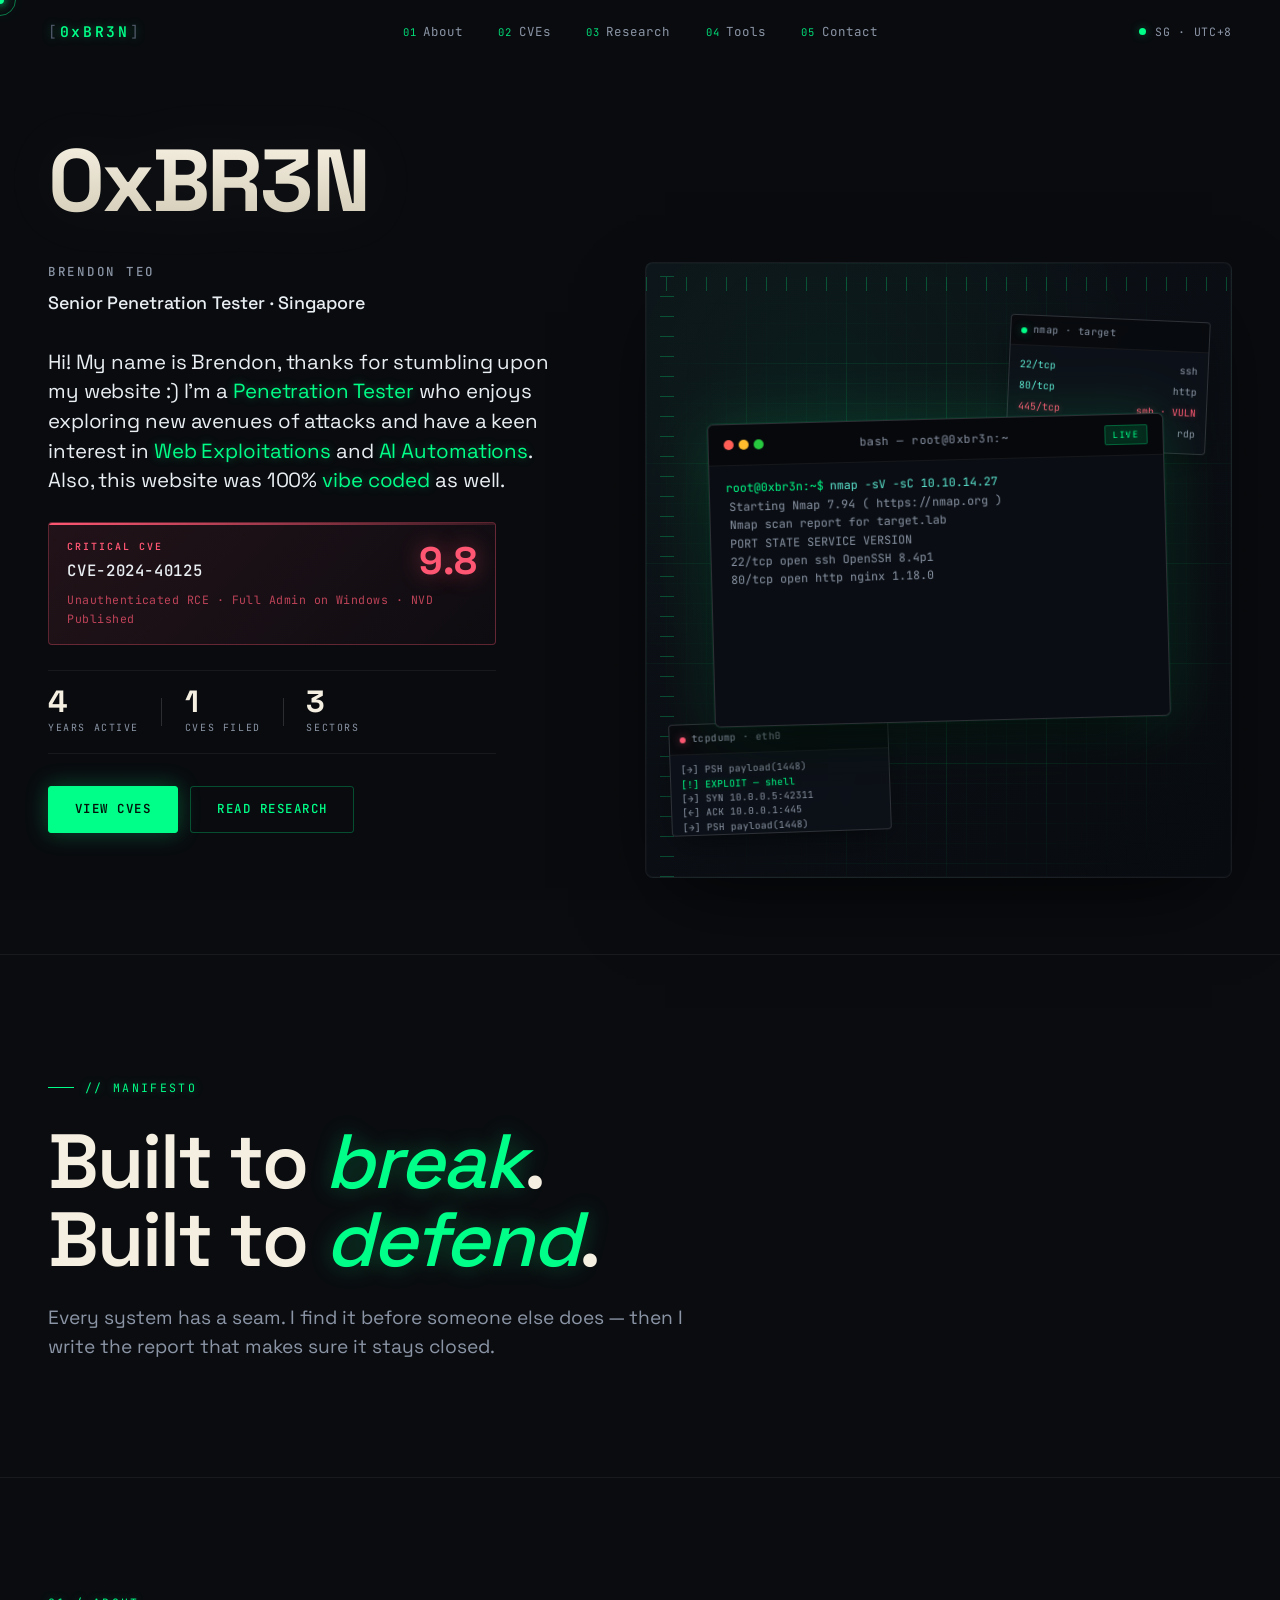
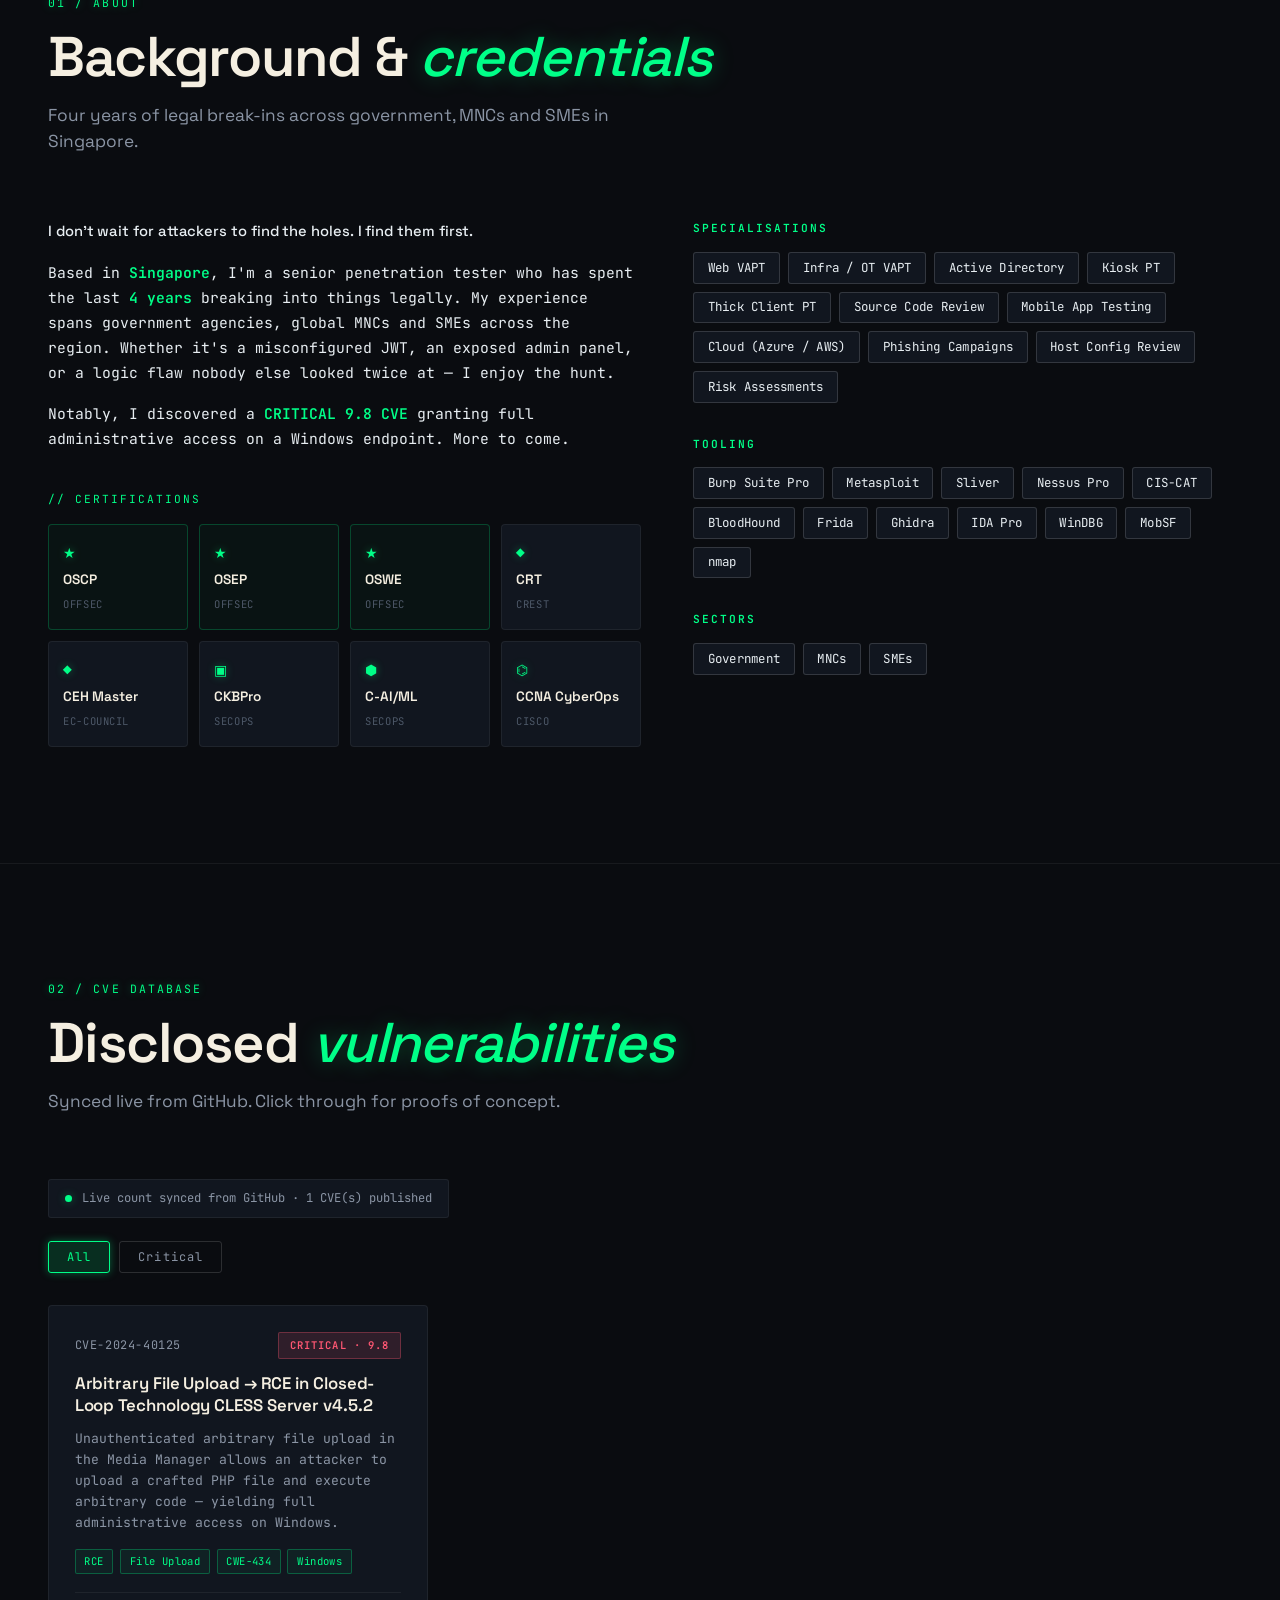
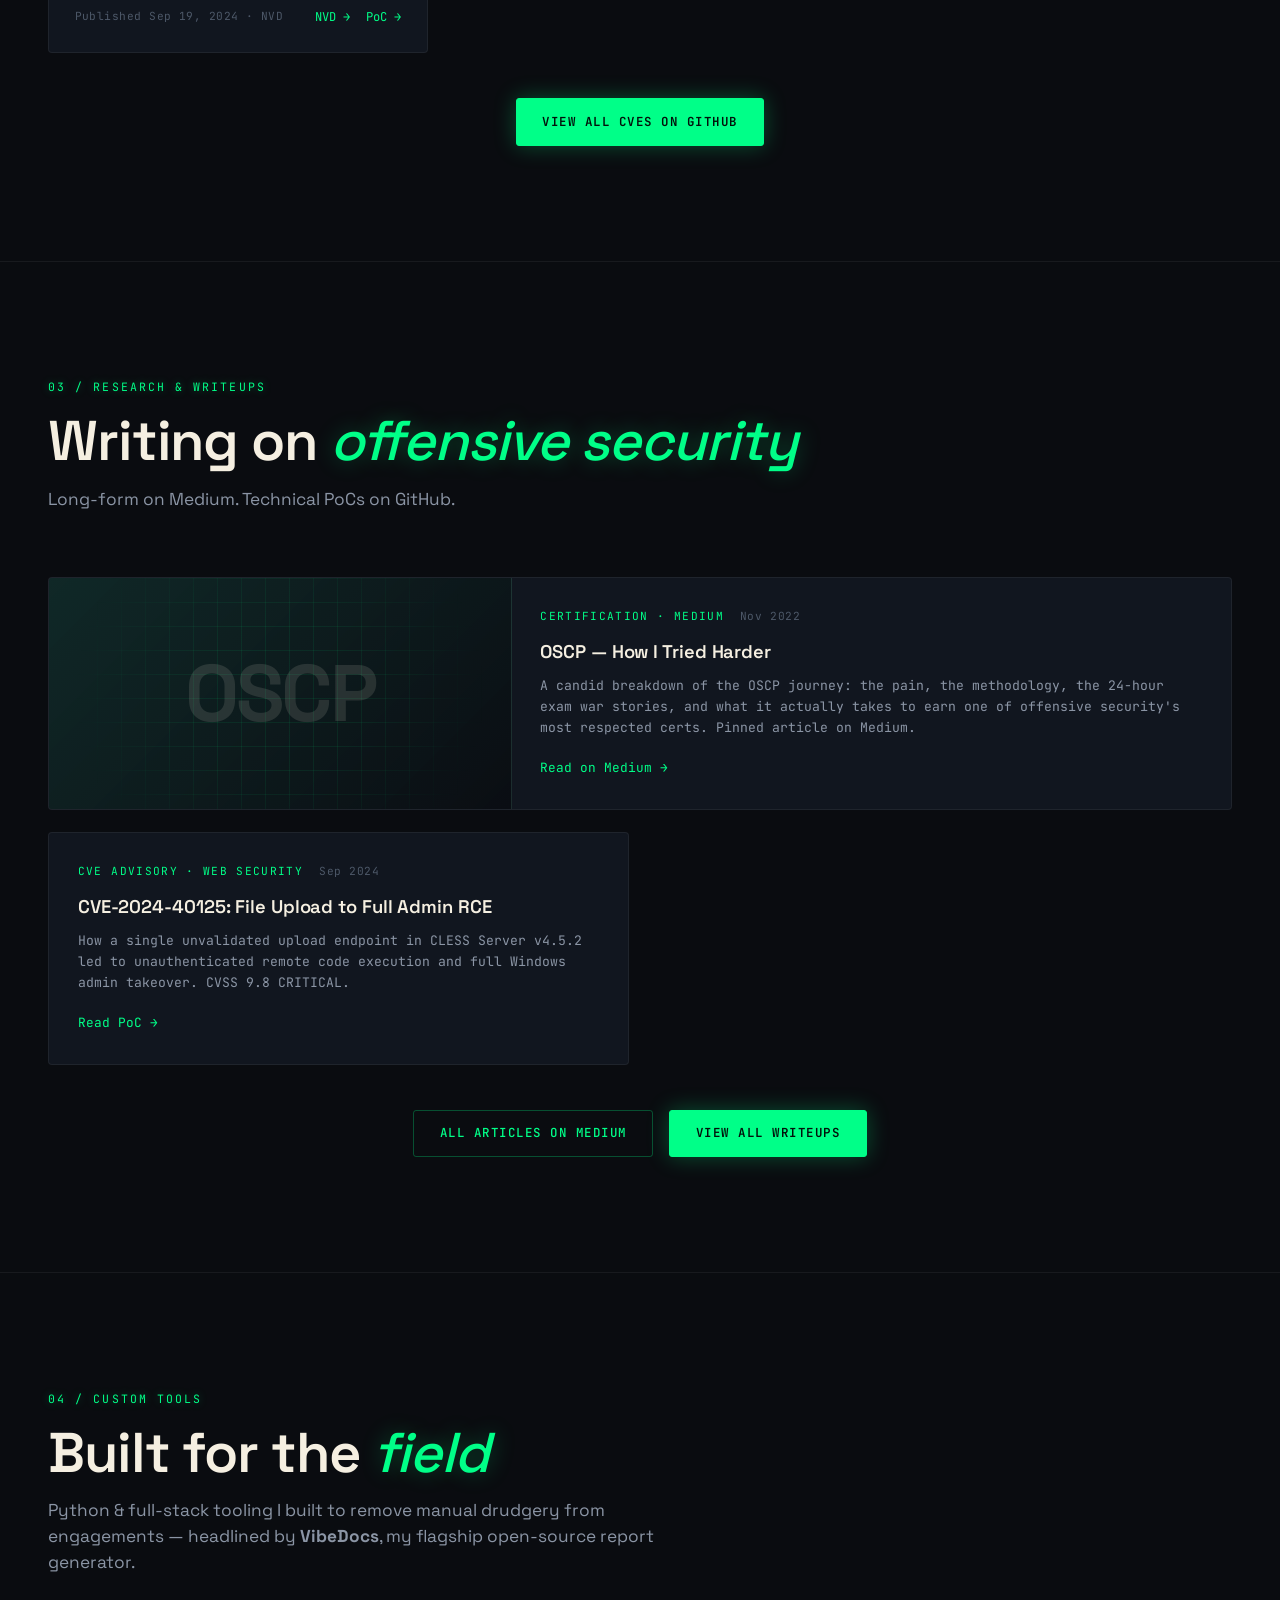
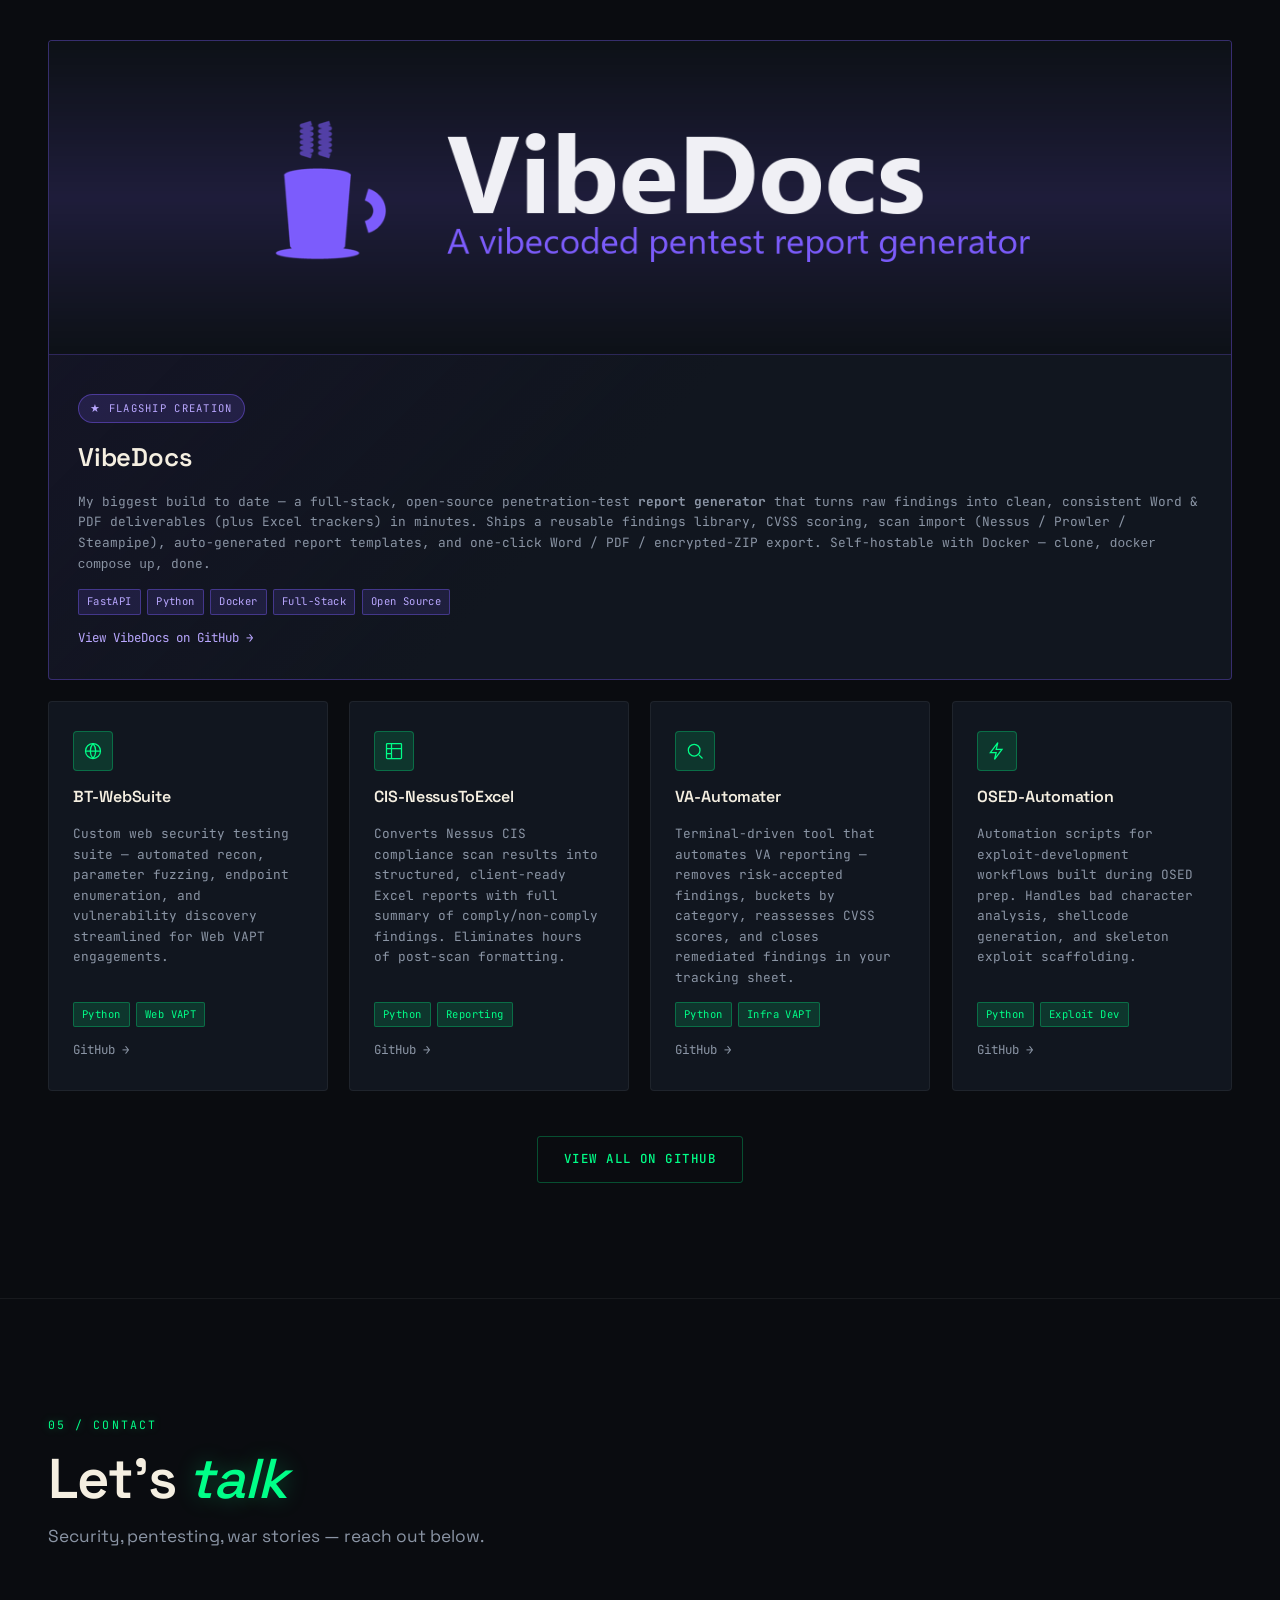
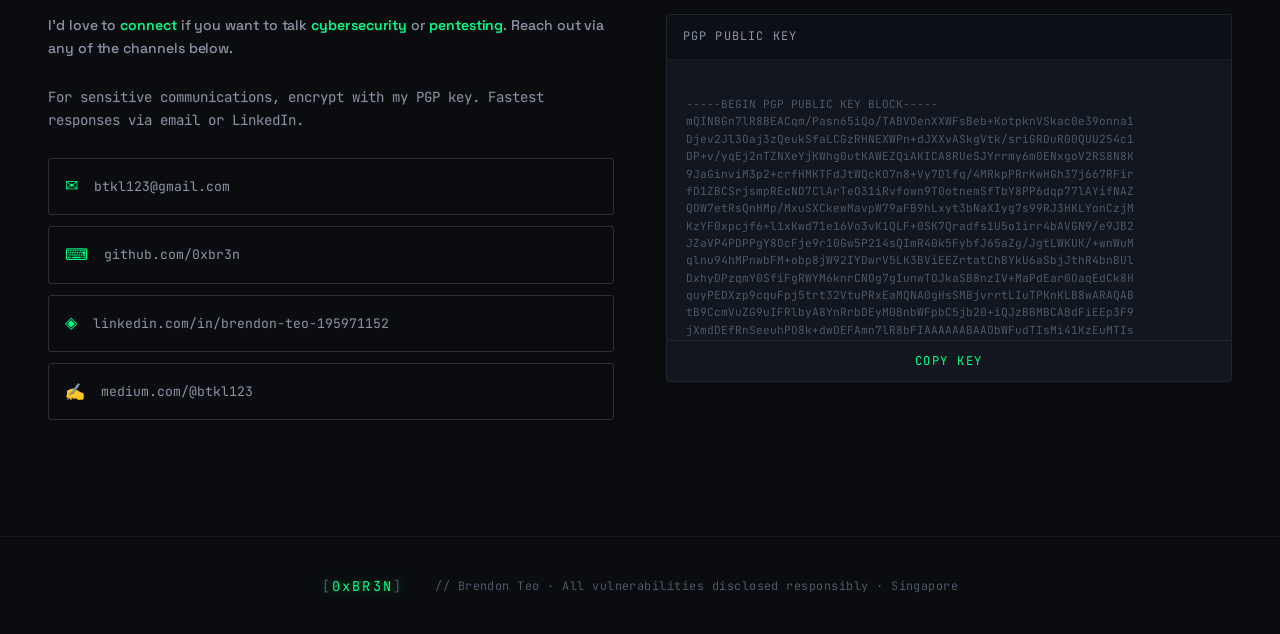
==== commit bf72a554: "Hero: remove 'subject identified' eyebrow, personal intro blurb" ====
--- a/index.html
+++ b/index.html
@@ -53,11 +53,6 @@
   <!-- ═════════════ HERO — editorial split ═════════════ -->
   <section class="hero" id="home">
 
-    <div class="hero-eyebrow">
-      <span class="eyebrow-tick"></span>
-      <span>// SUBJECT IDENTIFIED · SINGAPORE · LIVE</span>
-    </div>
-
     <!-- Massive display name — Oryzo-style bleed -->
     <h1 class="hero-display" data-text="0xBR3N">
       <span class="display-line">0xBR3N</span>
@@ -72,8 +67,10 @@
         </div>
 
         <p class="hero-lede">
-          Designed to <em>find</em>, <em>exploit</em>, and <em>report</em> what others miss.
-          0xBR3N makes the unseen vulnerabilities feel <em>inevitable</em>.
+          Hi! My name is Brendon, thanks for stumbling upon my website :) I'm a
+          <em>Penetration Tester</em> who enjoys exploring new avenues of attacks and
+          have a keen interest in <em>Web Exploitations</em> and <em>AI Automations</em>.
+          Also, this website was 100% <em>vibe coded</em> as well.
         </p>
 
         <!-- CVE Achievement badge -->
--- a/css/style.css
+++ b/css/style.css
@@ -232,11 +232,11 @@
 .hero-display {
   font-family: var(--font-display);
   font-weight: 700;
-  font-size: clamp(5.5rem, 22vw, 18rem);
-  line-height: 0.82;
-  letter-spacing: -0.04em;
+  font-size: clamp(2.8rem, 8vw, 5.5rem);
+  line-height: 0.9;
+  letter-spacing: -0.03em;
   color: var(--cream);
-  margin: 0 0 clamp(2rem, 5vw, 3.5rem);
+  margin: 0 0 clamp(1.6rem, 4vw, 2.6rem);
   /* Bleed-right effect like Oryzo's cropped letters */
   position: relative;
   white-space: nowrap;
@@ -1057,7 +1057,7 @@
 }
 @media (max-width: 900px) {
   .hero { padding-top: 6.5rem; }
-  .hero-display { font-size: clamp(4rem, 26vw, 8rem); }
+  .hero-display { font-size: clamp(2.4rem, 13vw, 3.6rem); }
   .about-grid { grid-template-columns: 1fr; gap: 2.5rem; }
   .research-grid { grid-template-columns: 1fr; }
   .post-featured { grid-column: span 1; grid-template-columns: 1fr; }
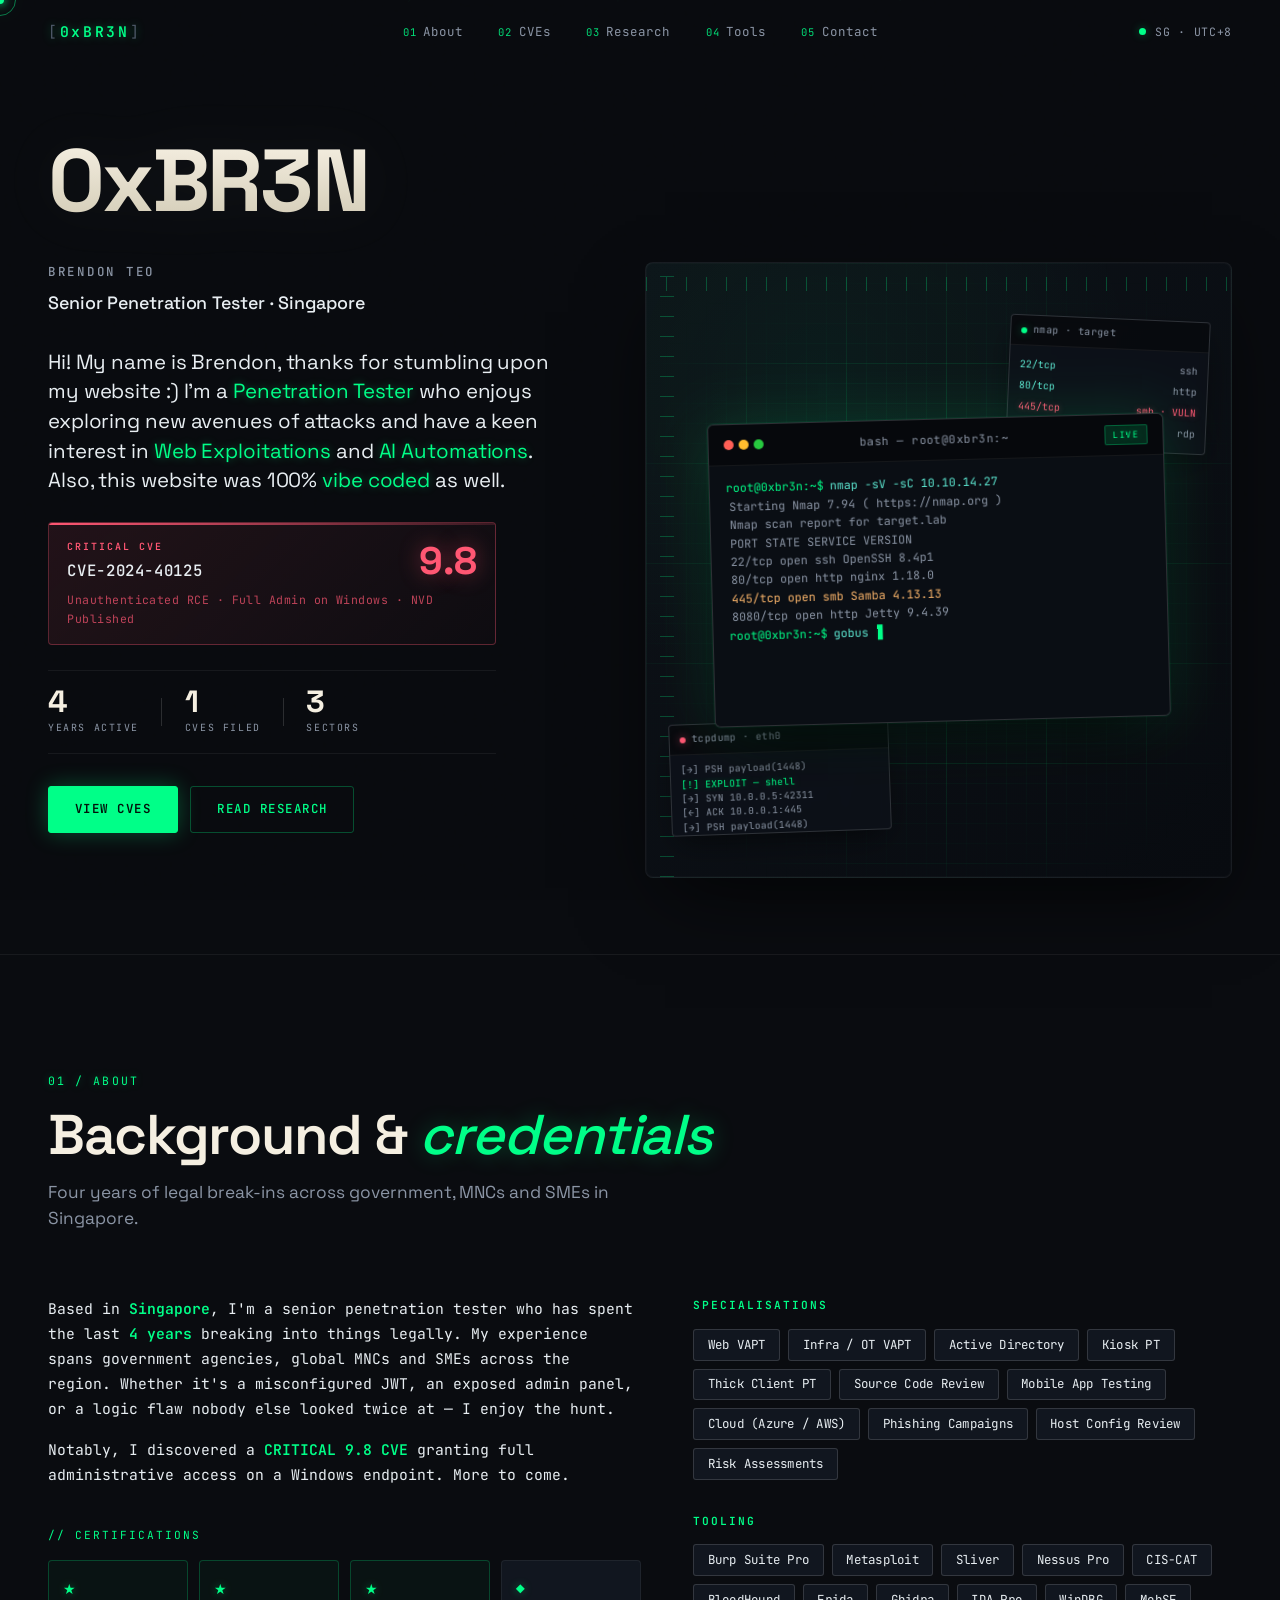
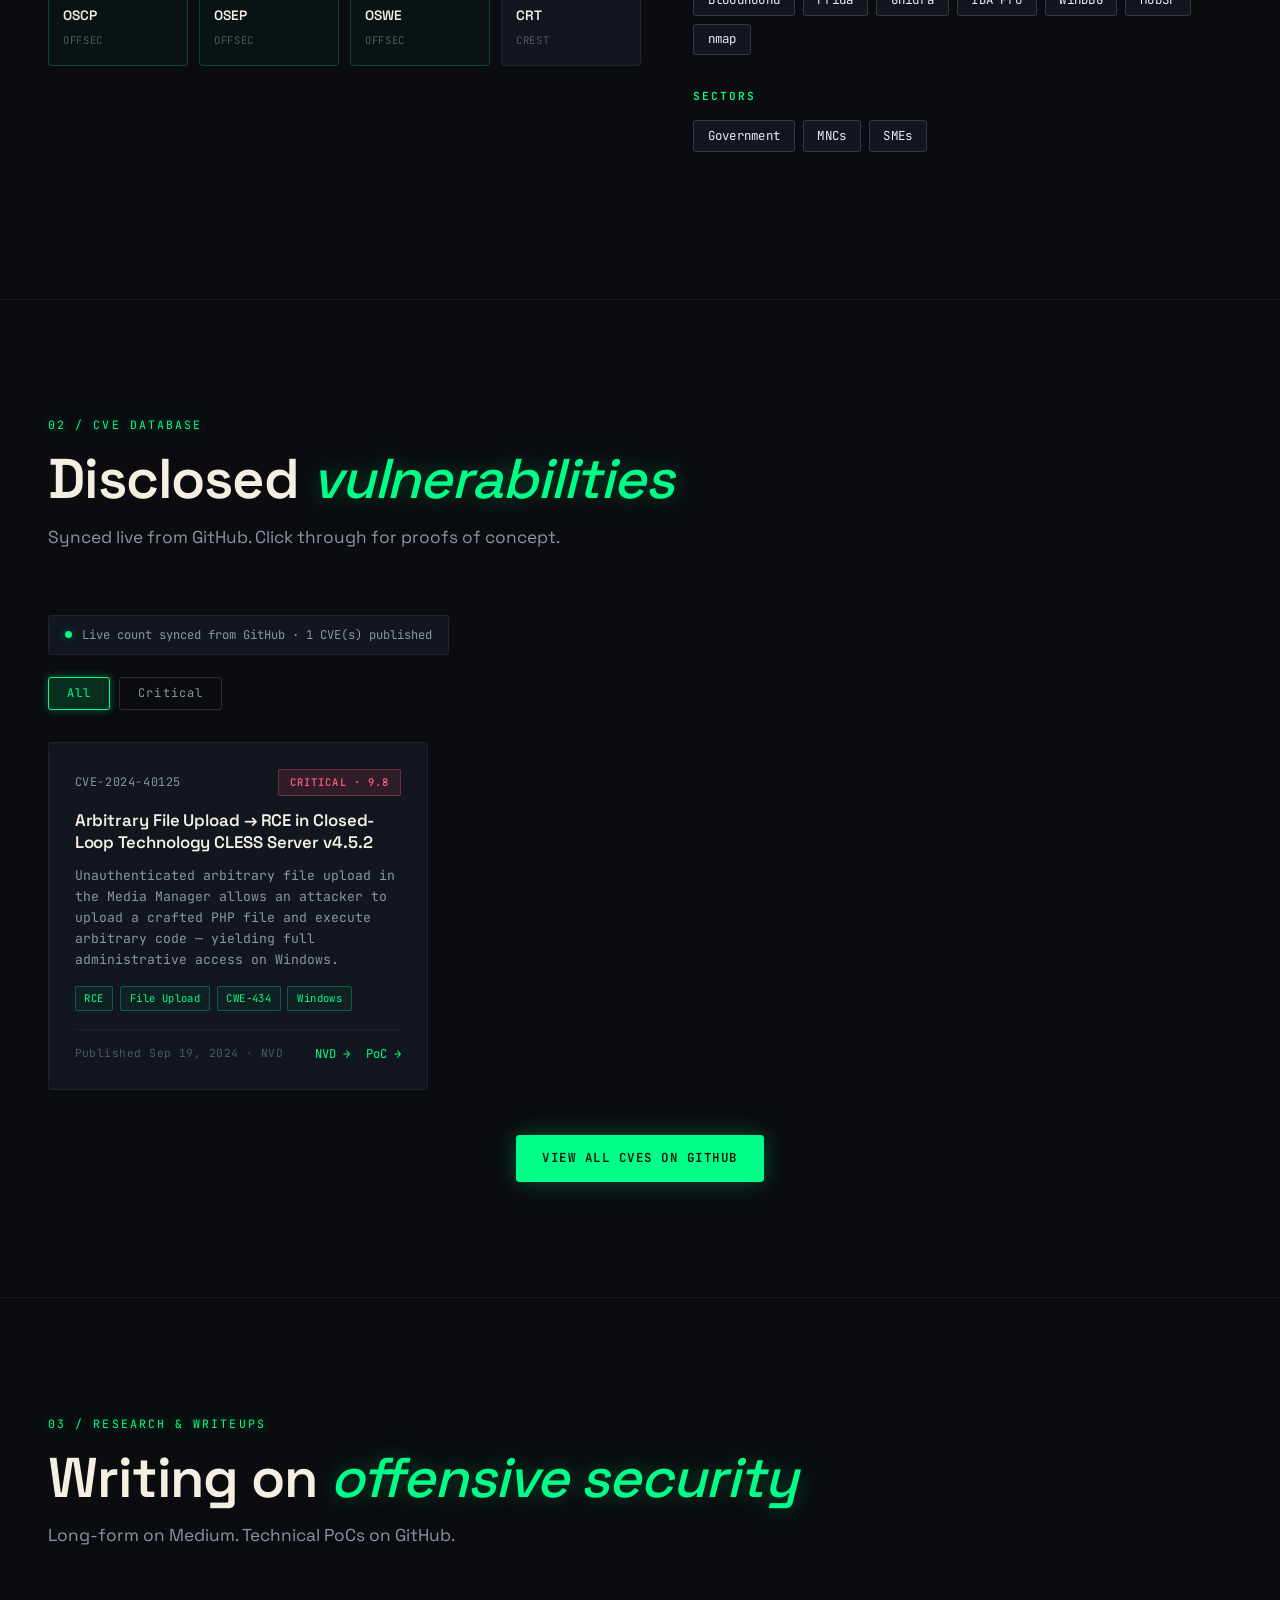
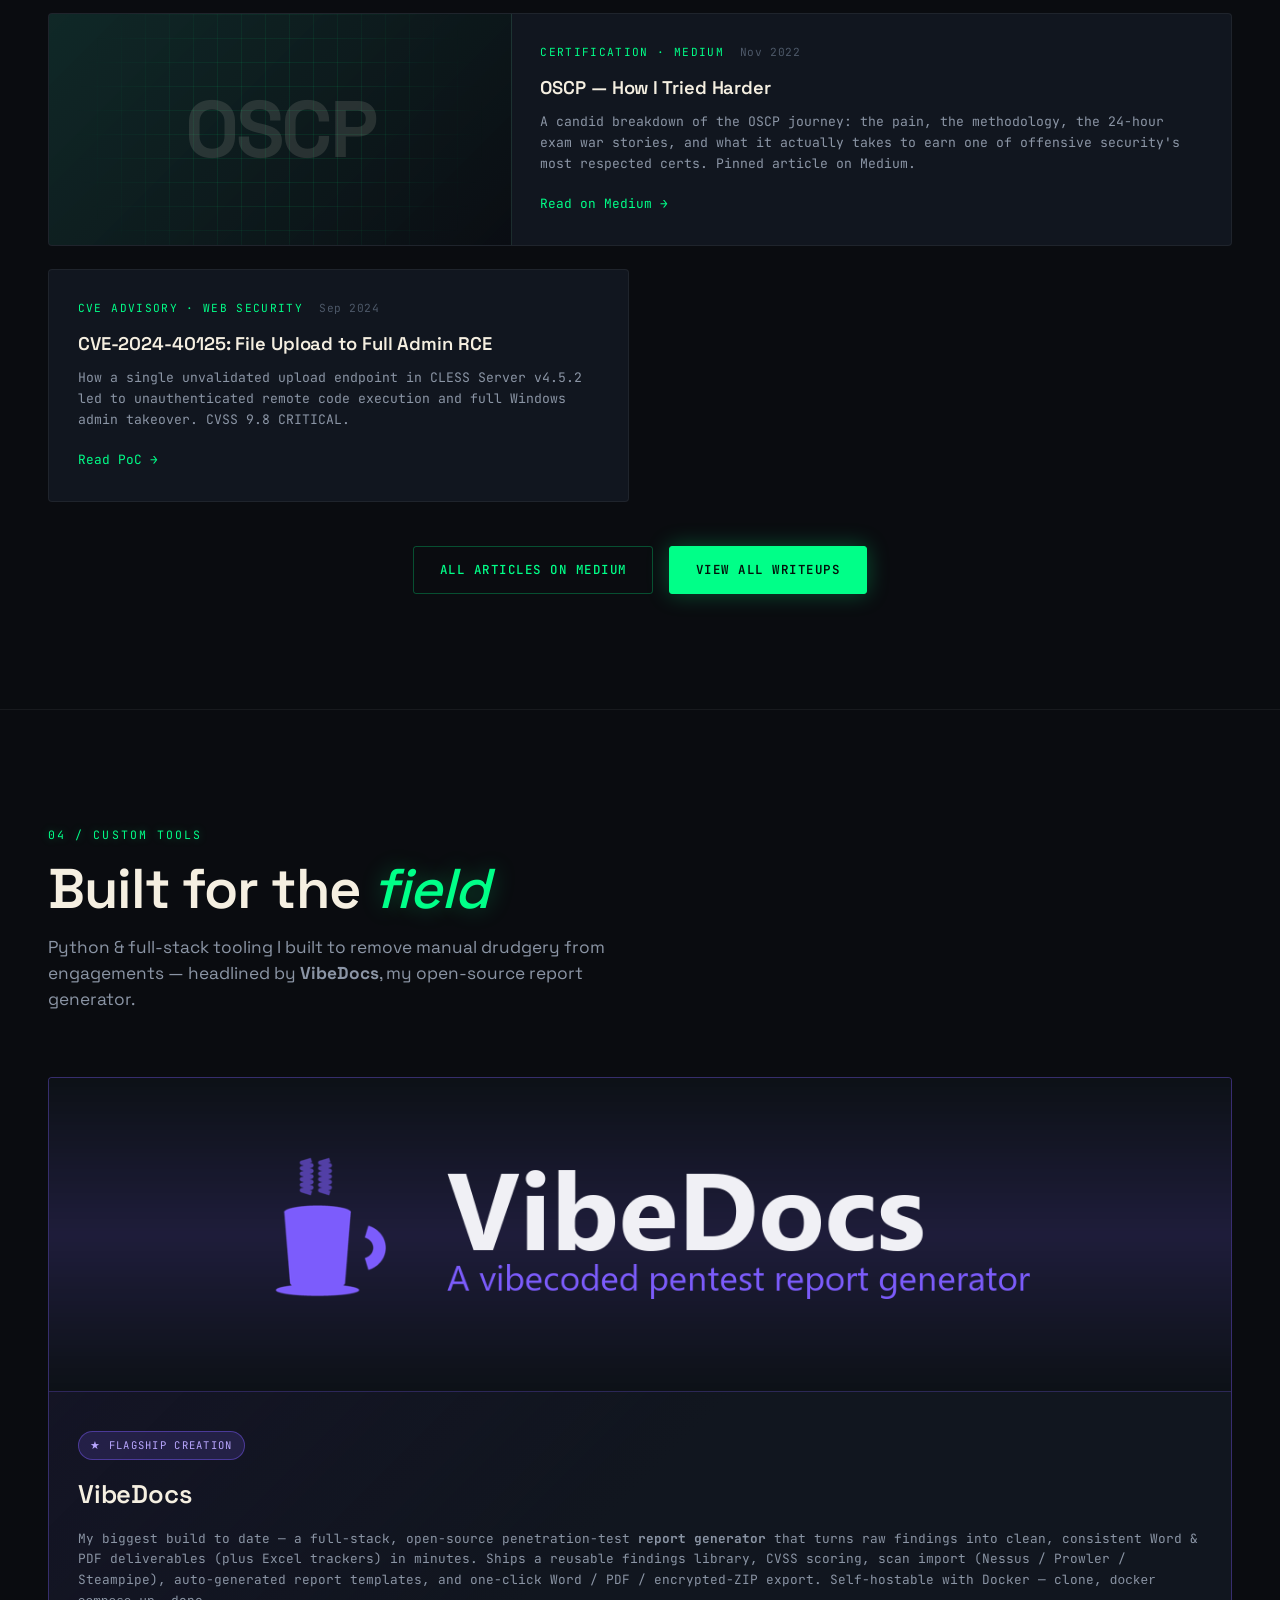
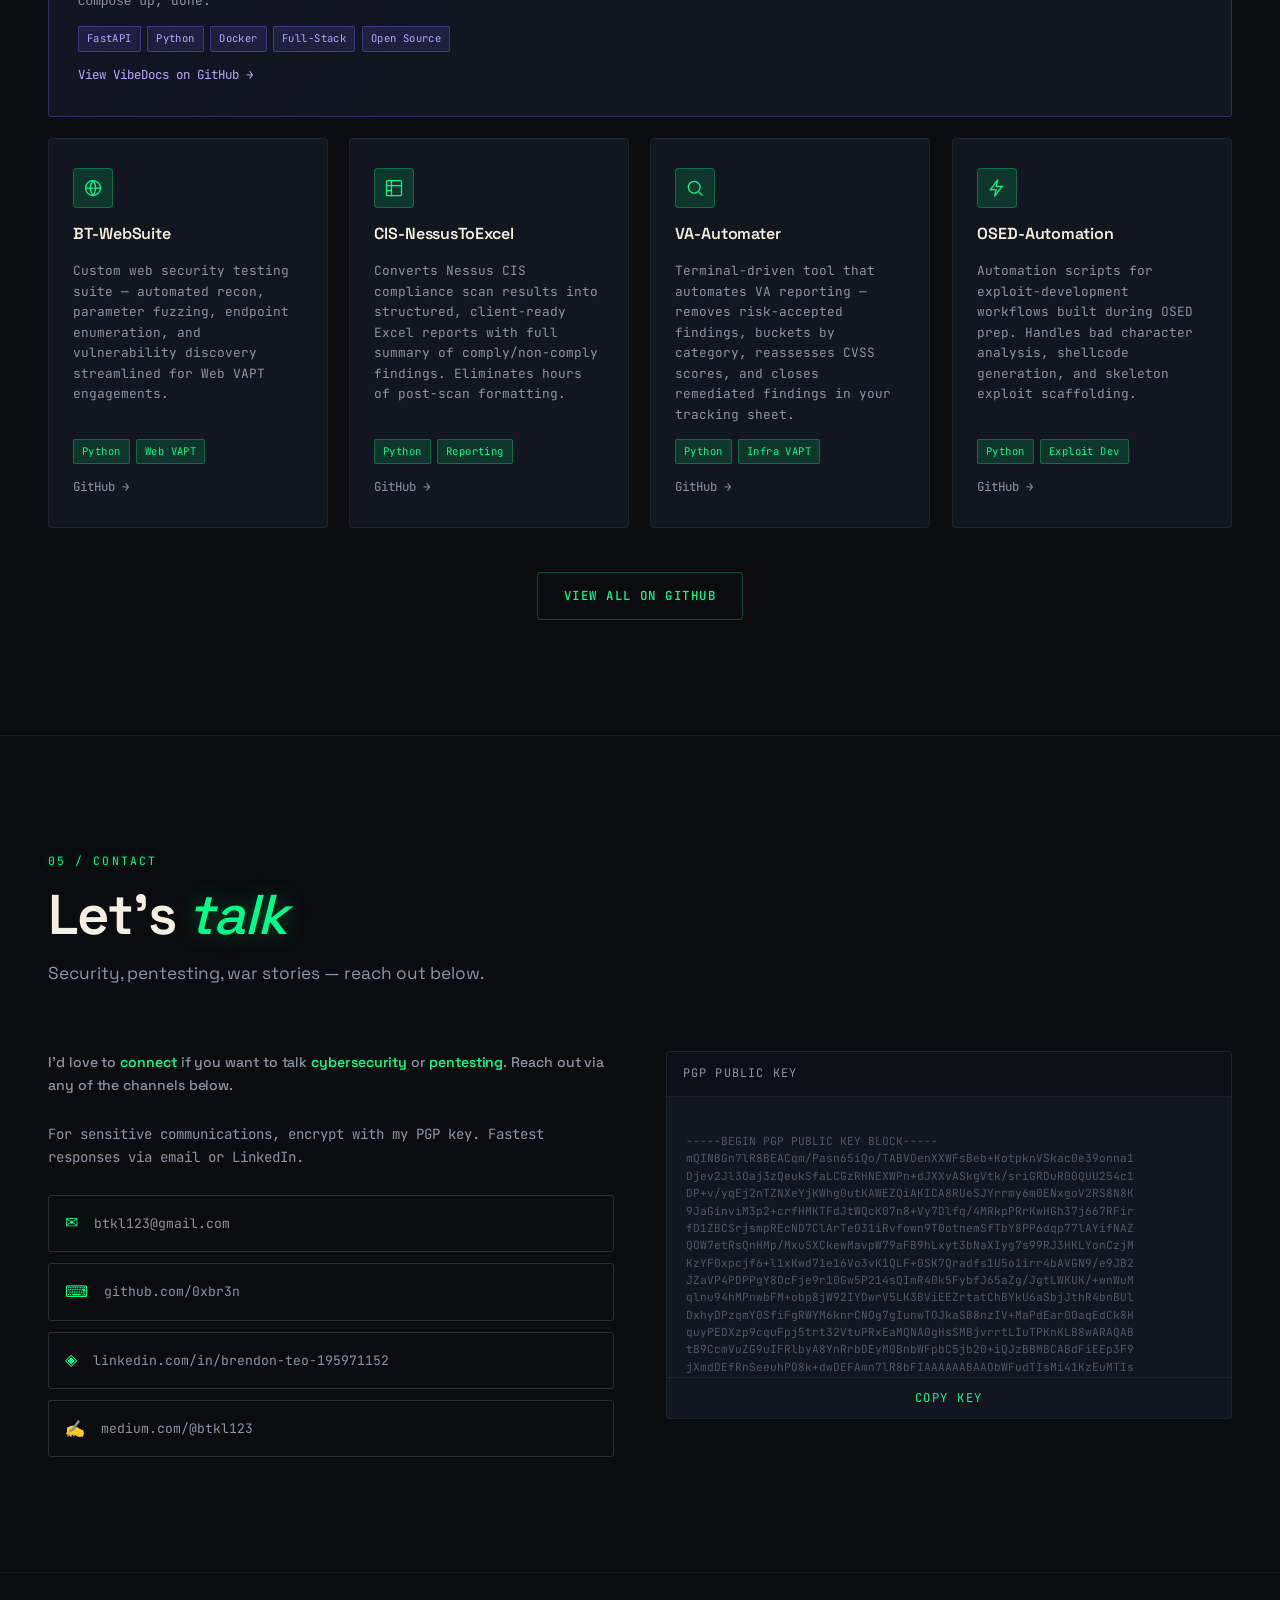
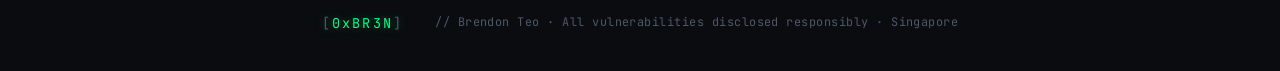
==== commit 3d7e403b: "Remove manifesto section + about-intro line; drop 'flagship' from tools lede" ====
--- a/index.html
+++ b/index.html
@@ -165,21 +165,6 @@
     </div>
   </section>
 
-  <!-- ═════════════ MANIFESTO — Oryzo editorial moment ═════════════ -->
-  <section class="manifesto" aria-label="manifesto">
-    <div class="manifesto-inner">
-      <div class="eyebrow"><span class="eyebrow-tick"></span>// MANIFESTO</div>
-      <h2 class="display-large">
-        Built to <em>break</em>.<br>
-        Built to <em>defend</em>.
-      </h2>
-      <p class="display-lede">
-        Every system has a seam. I find it before someone else does &mdash;
-        then I write the report that makes sure it stays closed.
-      </p>
-    </div>
-  </section>
-
   <!-- ═════════════ ABOUT ═════════════ -->
   <section class="section" id="about">
     <header class="section-head">
@@ -191,7 +176,6 @@
     <div class="about-grid">
 
       <div class="about-text reveal">
-        <p class="about-intro">I don't wait for attackers to find the holes. I find them first.</p>
         <p>Based in <strong>Singapore</strong>, I'm a senior penetration tester who has spent the last <strong><span id="about-yoe">4</span> years</strong> breaking into things legally. My experience spans government agencies, global MNCs and SMEs across the region. Whether it's a misconfigured JWT, an exposed admin panel, or a logic flaw nobody else looked twice at &mdash; I enjoy the hunt.</p>
         <p>Notably, I discovered a <strong>CRITICAL 9.8 CVE</strong> granting full administrative access on a Windows endpoint. More to come.</p>
 
@@ -383,7 +367,7 @@
     <header class="section-head">
       <span class="section-num">04 / Custom Tools</span>
       <h2 class="section-title">Built for the <em>field</em></h2>
-      <p class="section-lede">Python &amp; full-stack tooling I built to remove manual drudgery from engagements &mdash; headlined by <strong>VibeDocs</strong>, my flagship open-source report generator.</p>
+      <p class="section-lede">Python &amp; full-stack tooling I built to remove manual drudgery from engagements &mdash; headlined by <strong>VibeDocs</strong>, my open-source report generator.</p>
     </header>
 
     <div class="tools-grid">
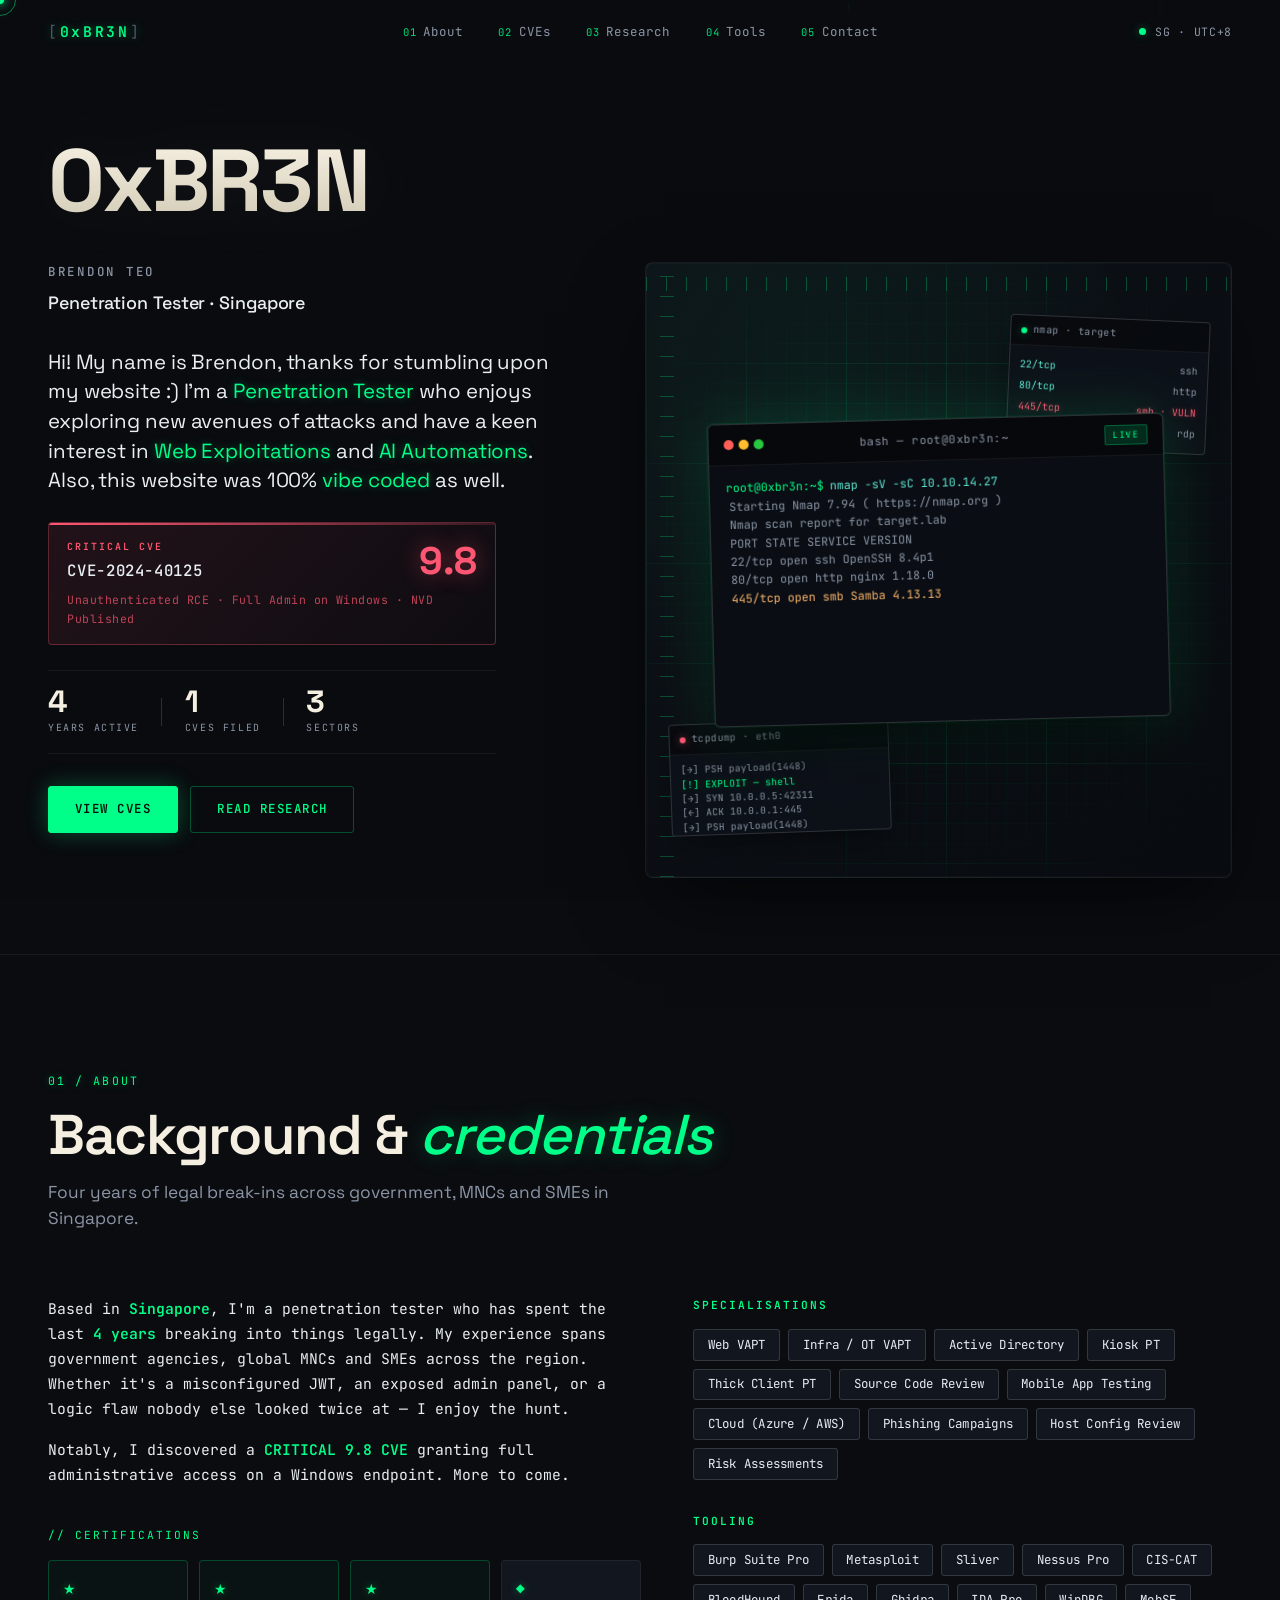
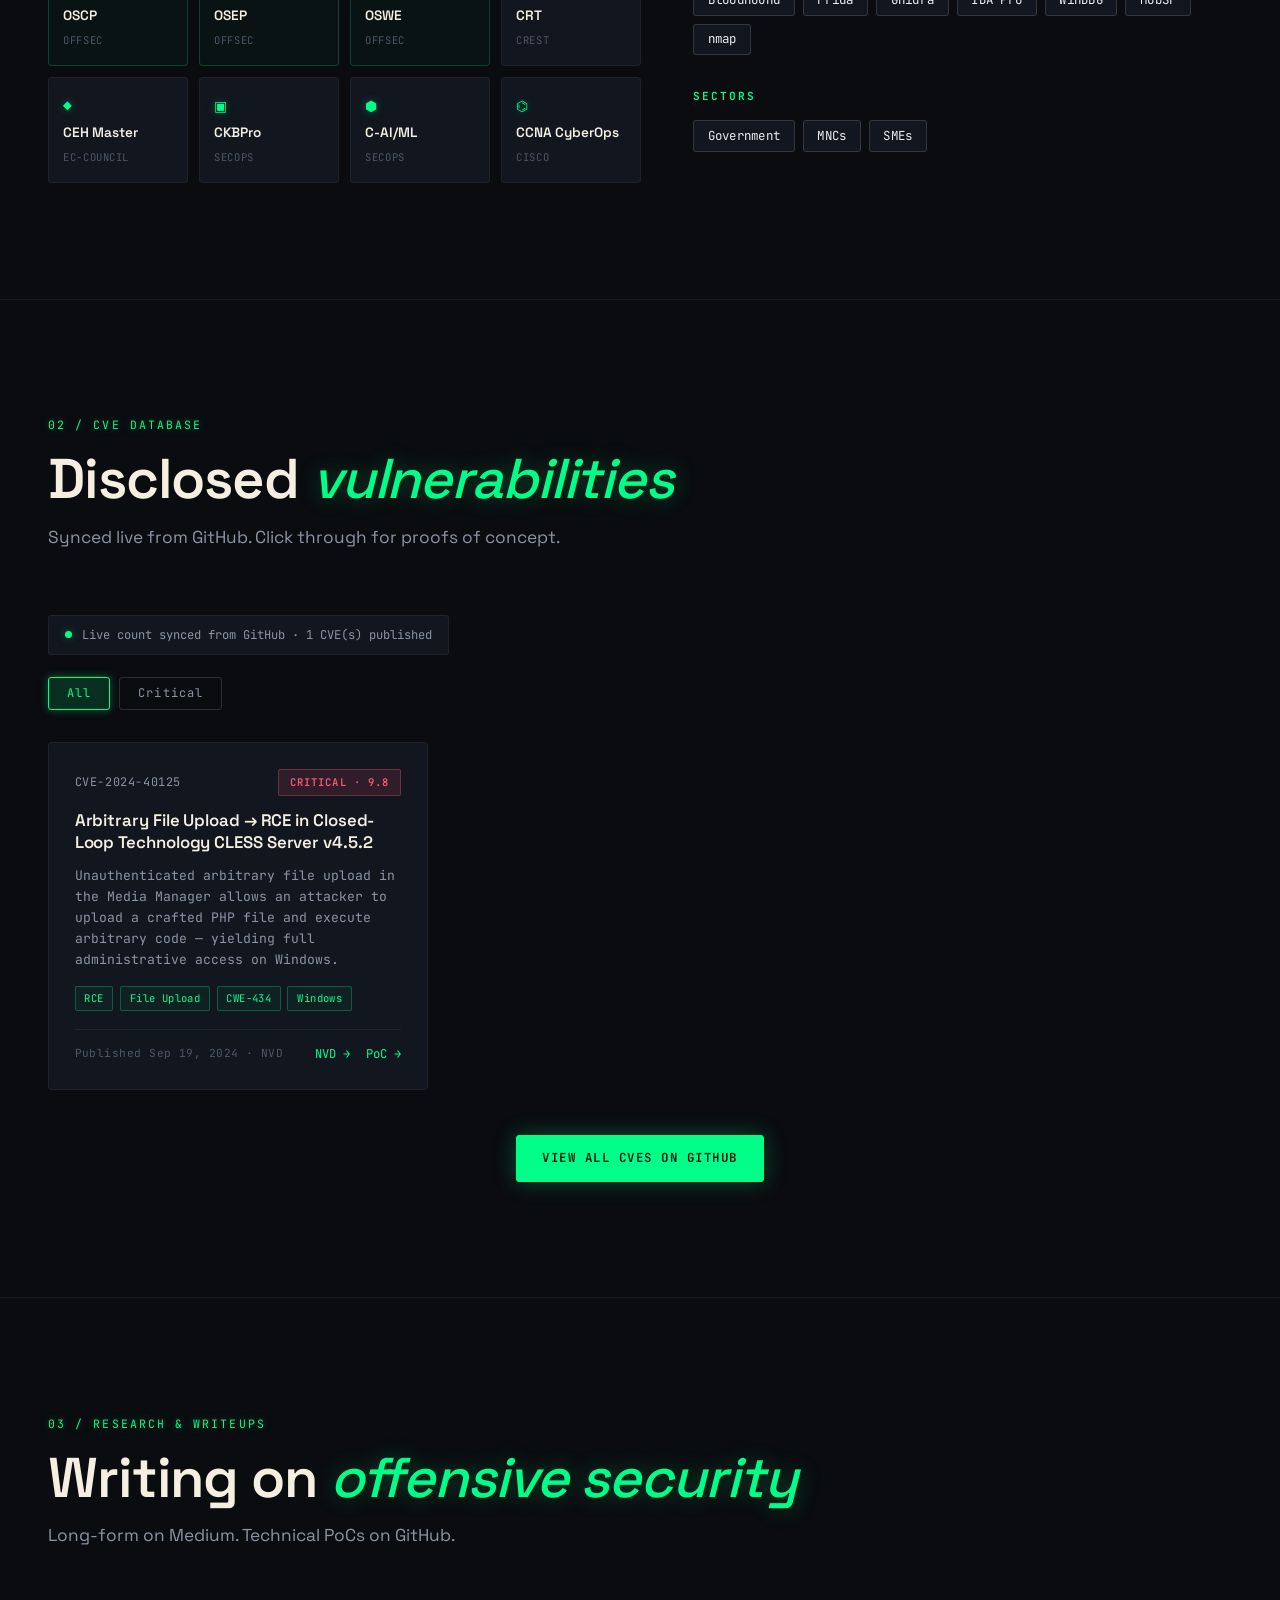
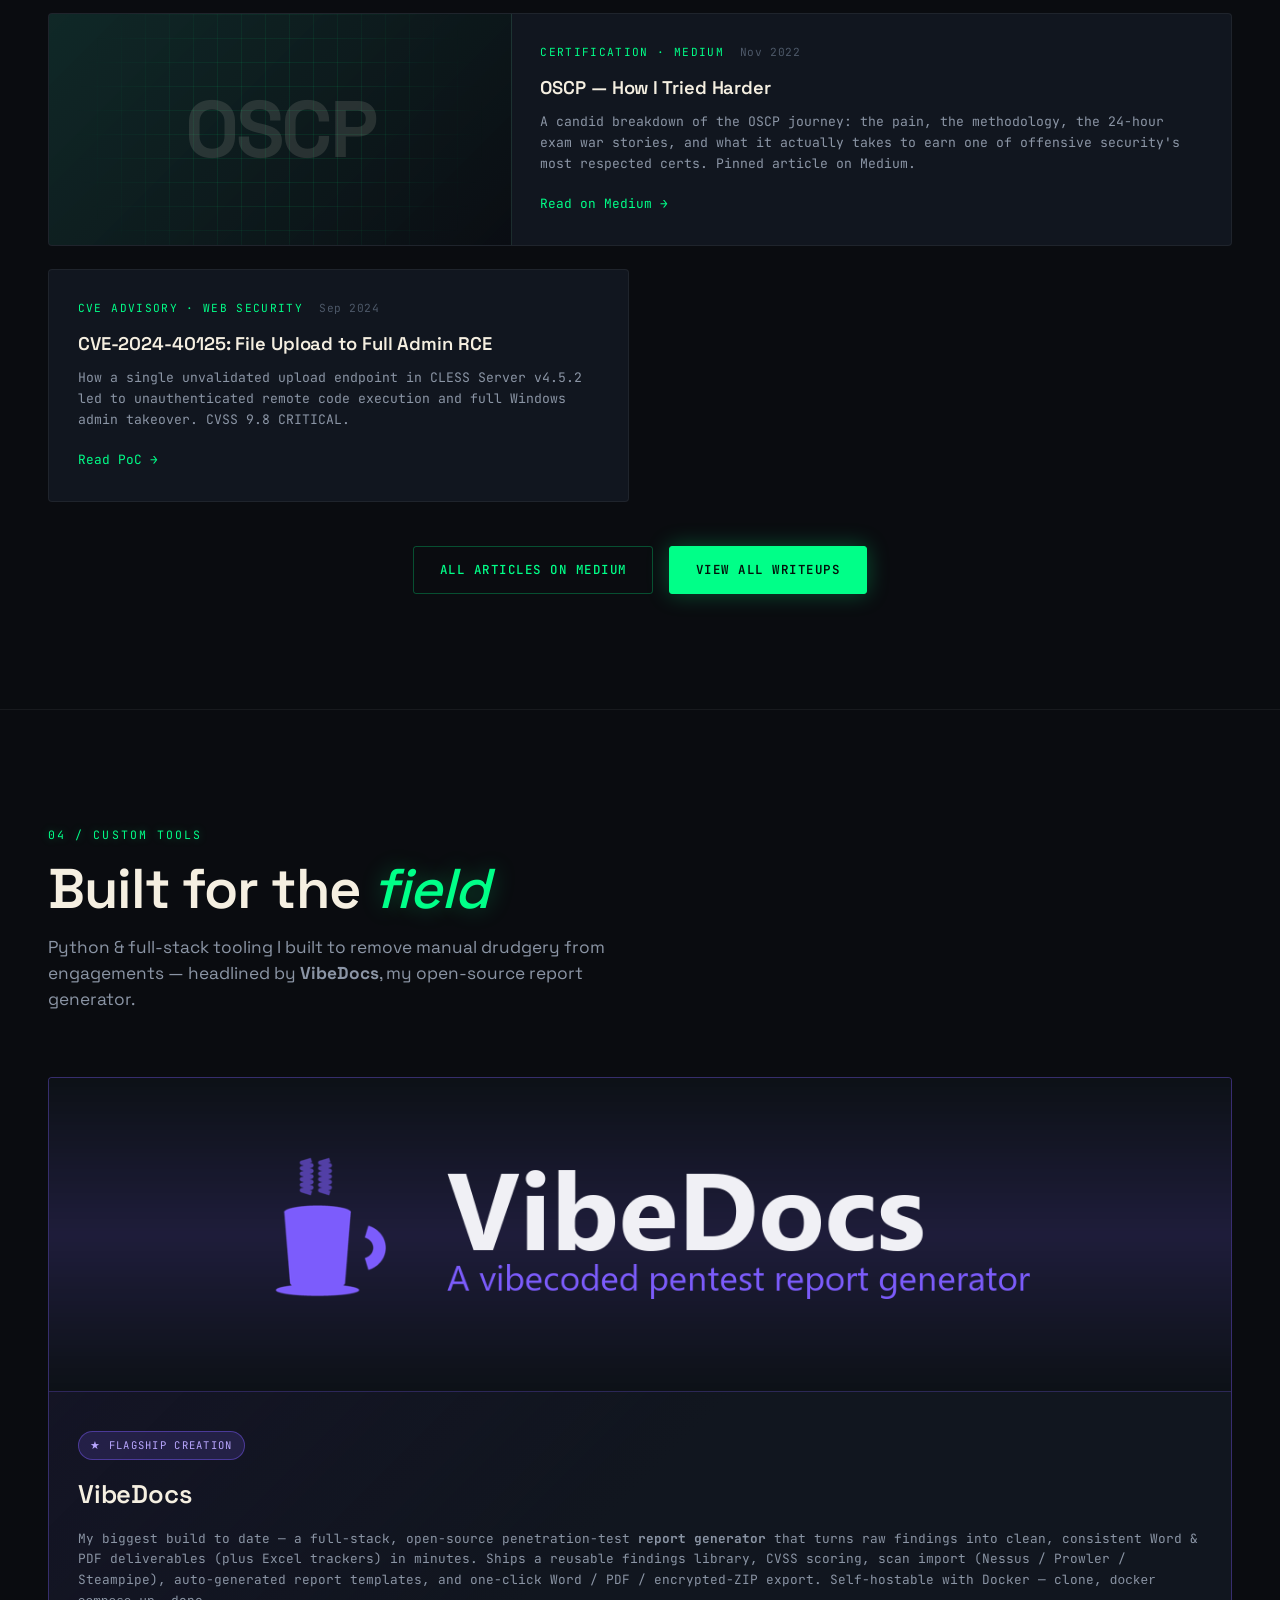
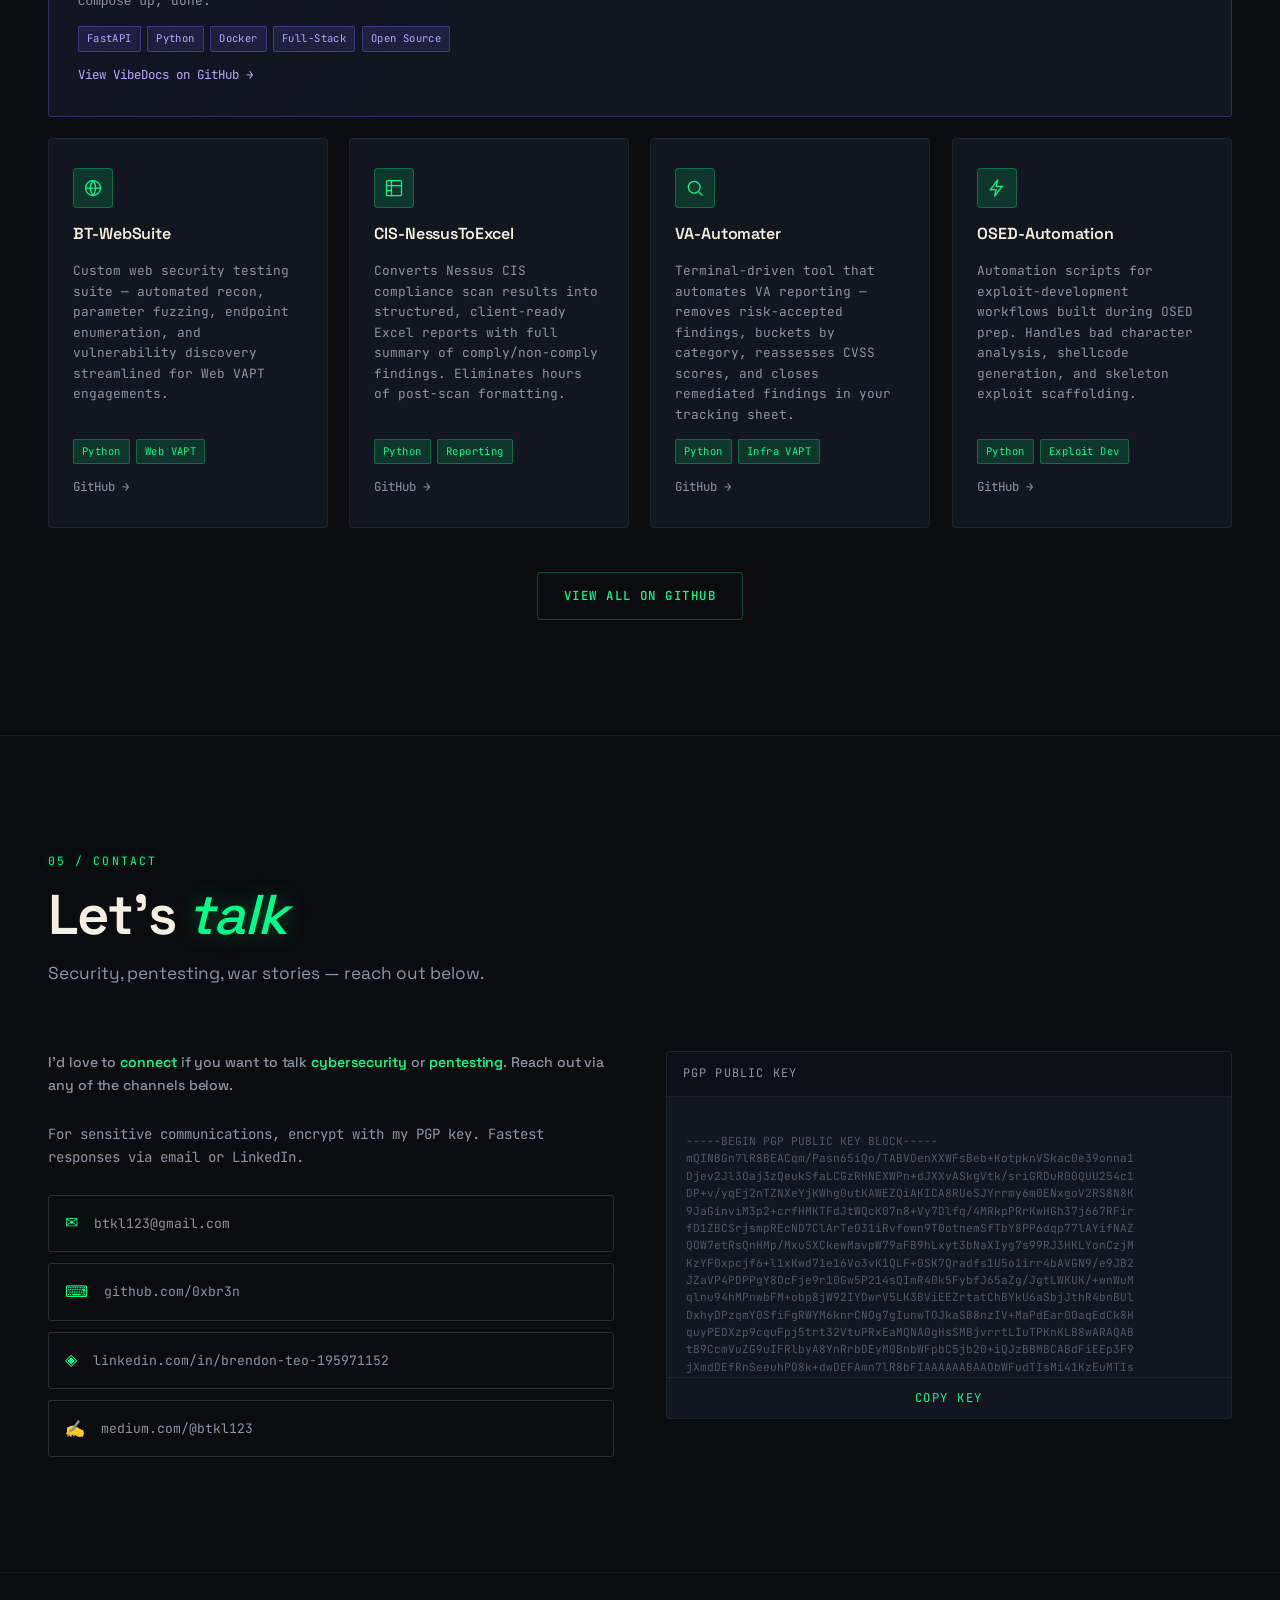
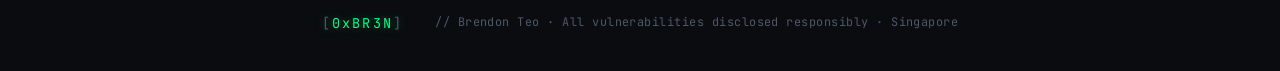
==== commit c18c216f: "Drop 'Senior' from role title/hero/meta/about" ====
--- a/index.html
+++ b/index.html
@@ -3,9 +3,9 @@
 <head>
   <meta charset="UTF-8" />
   <meta name="viewport" content="width=device-width, initial-scale=1.0" />
-  <meta name="description" content="Brendon Teo (0xBR3N) — Senior Penetration Tester based in Singapore. CVE-2024-40125 author. OSCP, OSWE, OSEP." />
+  <meta name="description" content="Brendon Teo (0xBR3N) — Penetration Tester based in Singapore. CVE-2024-40125 author. OSCP, OSWE, OSEP." />
   <meta name="theme-color" content="#0a0c10" />
-  <title>0xBR3N — Brendon Teo · Senior Penetration Tester</title>
+  <title>0xBR3N — Brendon Teo · Penetration Tester</title>
   <link rel="icon" href="favicon.ico" />
   <link rel="stylesheet" href="css/style.css" />
   <link rel="preconnect" href="https://fonts.googleapis.com" />
@@ -63,7 +63,7 @@
       <div class="hero-left">
         <div class="hero-identity">
           <div class="identity-name">BRENDON TEO</div>
-          <div class="identity-role">Senior Penetration Tester · Singapore</div>
+          <div class="identity-role">Penetration Tester · Singapore</div>
         </div>
 
         <p class="hero-lede">
@@ -176,7 +176,7 @@
     <div class="about-grid">
 
       <div class="about-text reveal">
-        <p>Based in <strong>Singapore</strong>, I'm a senior penetration tester who has spent the last <strong><span id="about-yoe">4</span> years</strong> breaking into things legally. My experience spans government agencies, global MNCs and SMEs across the region. Whether it's a misconfigured JWT, an exposed admin panel, or a logic flaw nobody else looked twice at &mdash; I enjoy the hunt.</p>
+        <p>Based in <strong>Singapore</strong>, I'm a penetration tester who has spent the last <strong><span id="about-yoe">4</span> years</strong> breaking into things legally. My experience spans government agencies, global MNCs and SMEs across the region. Whether it's a misconfigured JWT, an exposed admin panel, or a logic flaw nobody else looked twice at &mdash; I enjoy the hunt.</p>
         <p>Notably, I discovered a <strong>CRITICAL 9.8 CVE</strong> granting full administrative access on a Windows endpoint. More to come.</p>
 
         <div class="cert-section">
